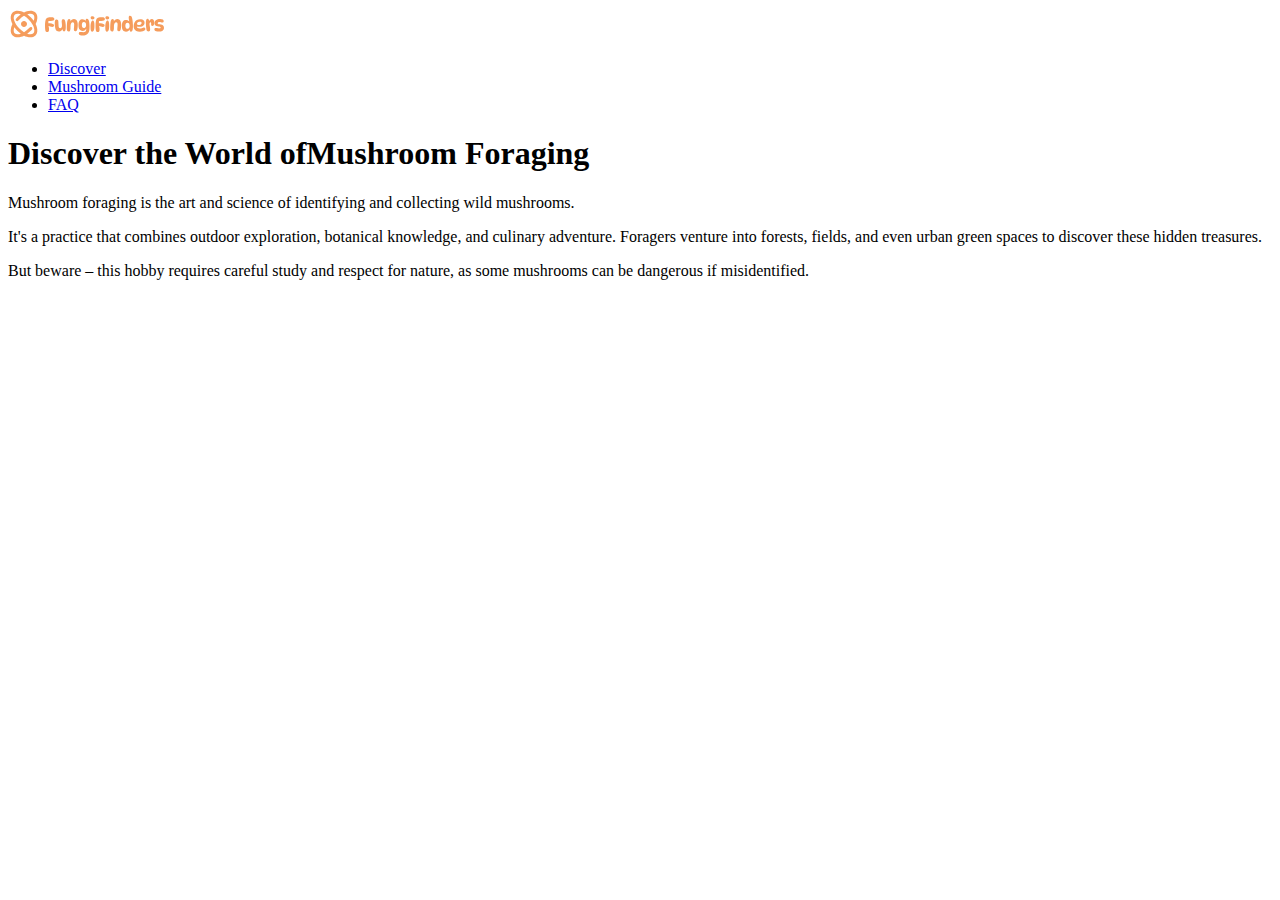
==== index.html @ 9df93081 "first commit" ====
<!DOCTYPE html>
<html lang="en">
  <head>
    <meta charset="UTF-8" />
    <meta name="viewport" content="width=device-width, initial-scale=1.0" />
    <title>Fungi Finders</title>
  </head>
  <body>
    <header class="site-header">
      <img src="/assets/fungi-finders.svg" alt="Fungi Finders" />
      <nav class="primary-navigation">
        <ul>
          <li>
            <a href="/">Discover</a>
          </li>
          <li>
            <a href="#">Mushroom Guide</a>
          </li>
          <li>
            <a href="#">FAQ</a>
          </li>
        </ul>
      </nav>
    </header>
    <main>
      <section class="here">
        <h1>Discover the World ofMushroom Foraging</h1>
        <p>
          Mushroom foraging is the art and science of identifying and collecting
          wild mushrooms.
        </p>
        <p>
          It's a practice that combines outdoor exploration, botanical
          knowledge, and culinary adventure. Foragers venture into forests,
          fields, and even urban green spaces to discover these hidden
          treasures.
        </p>
        <p>
          But beware – this hobby requires careful study and respect for nature,
          as some mushrooms can be dangerous if misidentified.
        </p>
      </section>
    </main>
  </body>
</html>
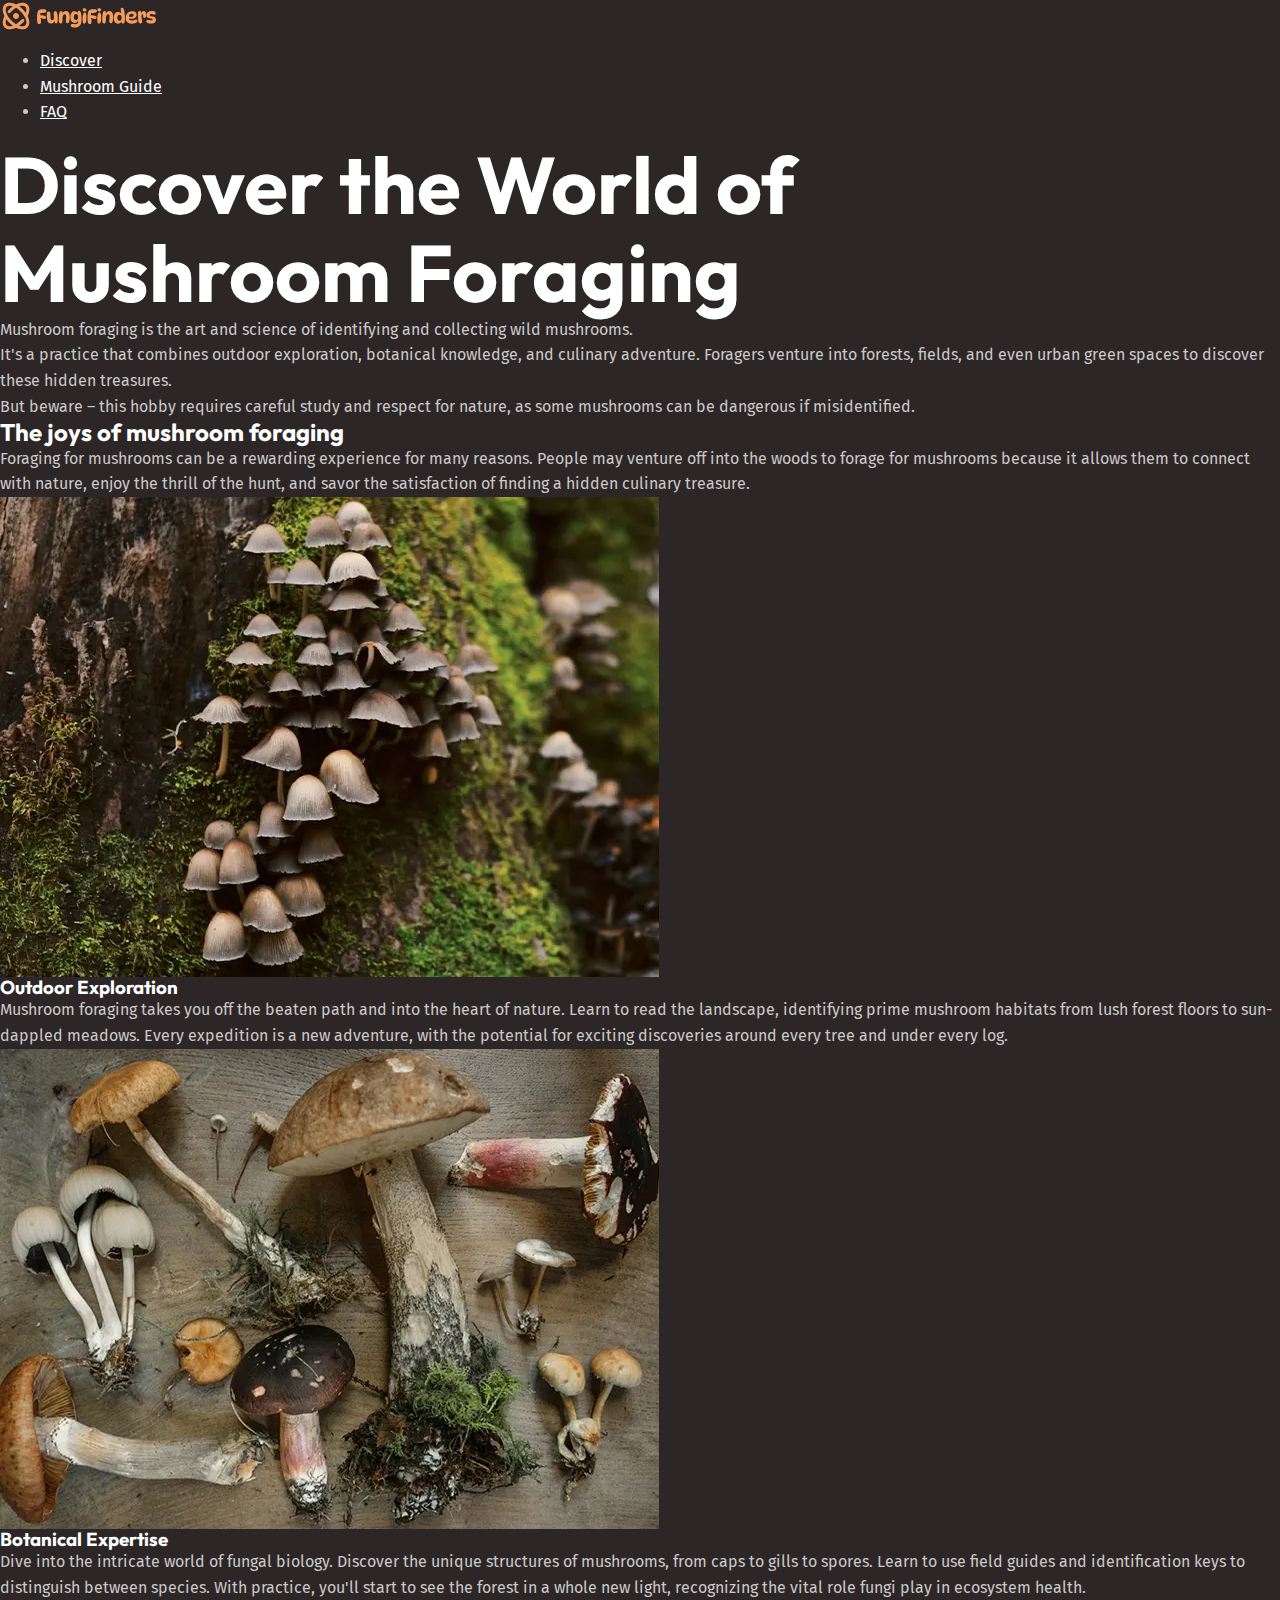
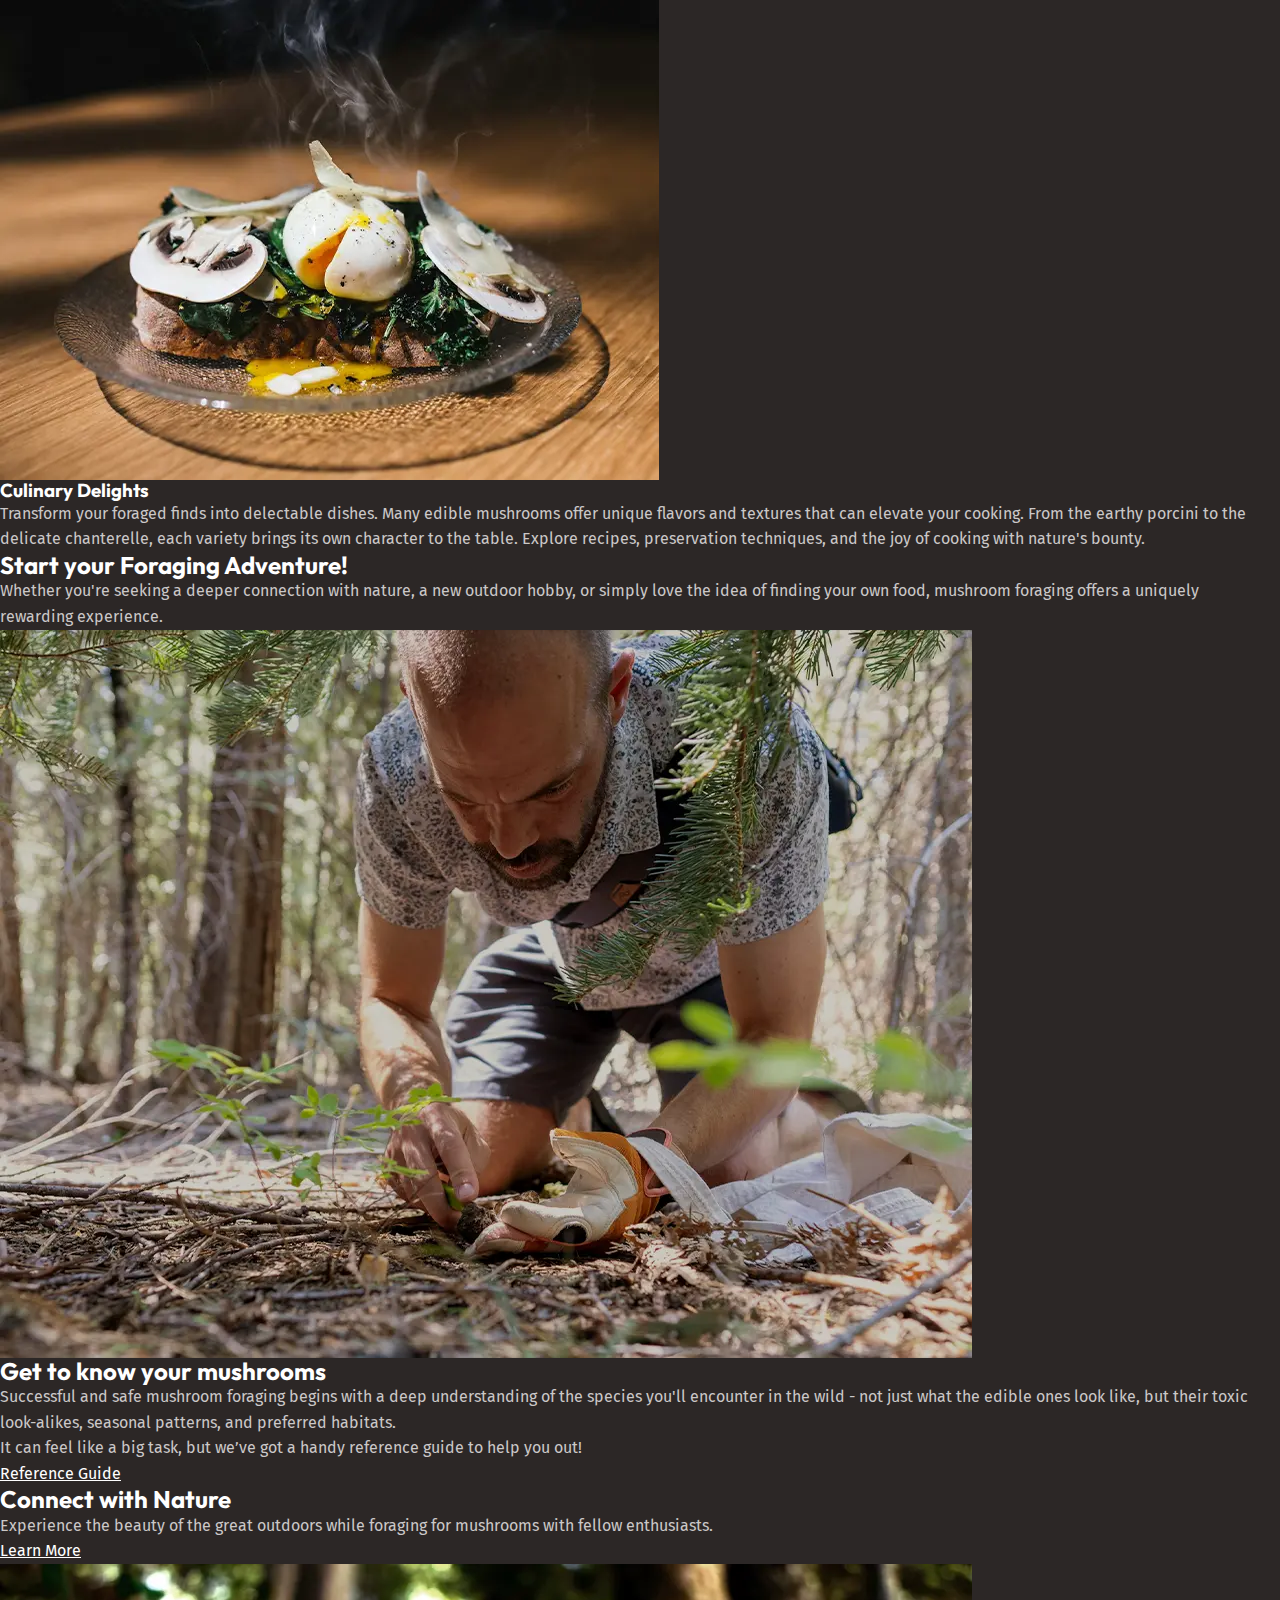
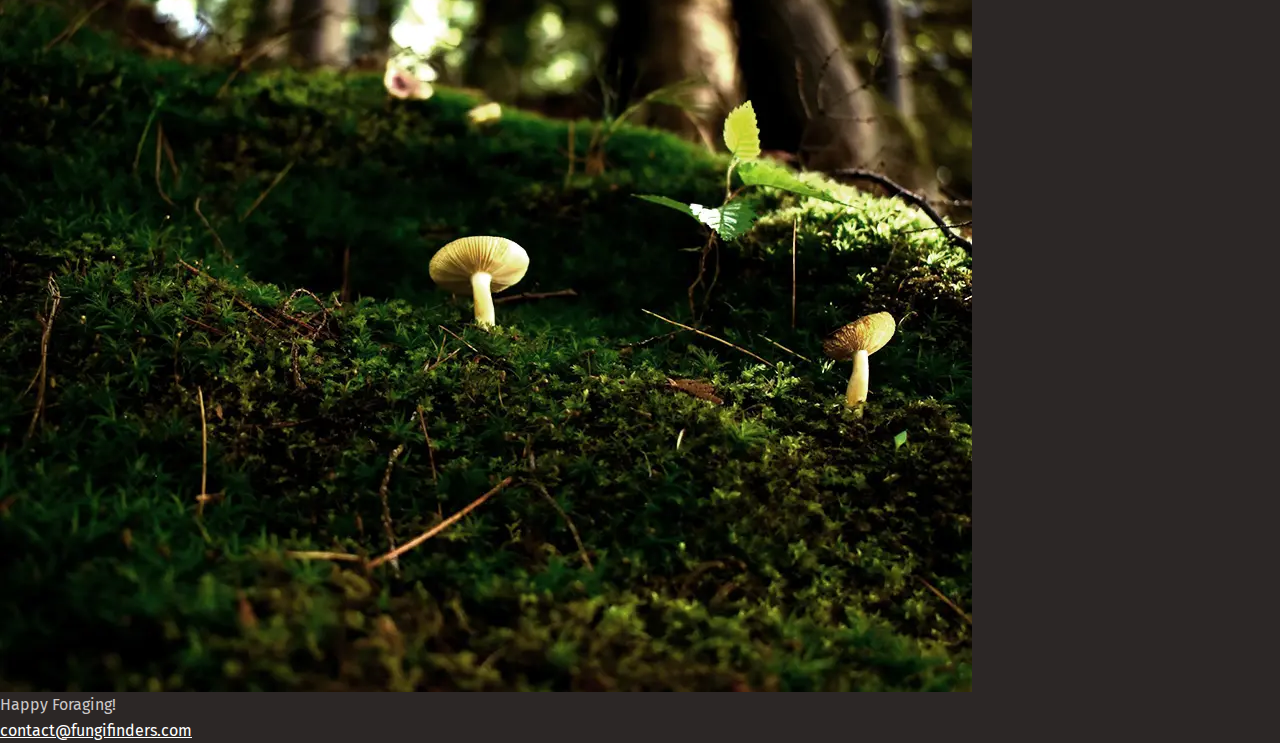
==== commit 77b2394f: "finished the html" ====
--- a/index.html
+++ b/index.html
@@ -4,6 +4,14 @@
     <meta charset="UTF-8" />
     <meta name="viewport" content="width=device-width, initial-scale=1.0" />
     <title>Fungi Finders</title>
+    <link rel="stylesheet" href="styles.css" />
+
+    <link rel="preconnect" href="https://fonts.googleapis.com" />
+    <link rel="preconnect" href="https://fonts.gstatic.com" crossorigin />
+    <link
+      href="https://fonts.googleapis.com/css2?family=Fira+Sans:wght@400;700&family=Outfit:wght@100..900&display=swap"
+      rel="stylesheet"
+    />
   </head>
   <body>
     <header class="site-header">
@@ -24,7 +32,7 @@
     </header>
     <main>
       <section class="here">
-        <h1>Discover the World ofMushroom Foraging</h1>
+        <h1>Discover the World of Mushroom Foraging</h1>
         <p>
           Mushroom foraging is the art and science of identifying and collecting
           wild mushrooms.
@@ -40,6 +48,133 @@
           as some mushrooms can be dangerous if misidentified.
         </p>
       </section>
+
+      <section>
+        <h2>The joys of mushroom foraging</h2>
+        <p>
+          Foraging for mushrooms can be a rewarding experience for many reasons.
+          People may venture off into the woods to forage for mushrooms because
+          it allows them to connect with nature, enjoy the thrill of the hunt,
+          and savor the satisfaction of finding a hidden culinary treasure.
+        </p>
+        <!-- three-columns -->
+        <div>
+          <div class="card">
+            <img
+              src="/assets/outdoor-exploration.webp"
+              alt="Tightly grouped brown mushrooms growing up a mossy tree trunk"
+            />
+            <h3>Outdoor Exploration</h3>
+            <p>
+              Mushroom foraging takes you off the beaten path and into the heart
+              of nature. Learn to read the landscape, identifying prime mushroom
+              habitats from lush forest floors to sun-dappled meadows. Every
+              expedition is a new adventure, with the potential for exciting
+              discoveries around every tree and under every log.
+            </p>
+          </div>
+          <div class="card">
+            <img
+              src="/assets/botanical-expertise.webp"
+              alt="Wild mushrooms on a table"
+            />
+            <h3>Botanical Expertise</h3>
+            <p>
+              Dive into the intricate world of fungal biology. Discover the
+              unique structures of mushrooms, from caps to gills to spores.
+              Learn to use field guides and identification keys to distinguish
+              between species. With practice, you'll start to see the forest in
+              a whole new light, recognizing the vital role fungi play in
+              ecosystem health.
+            </p>
+          </div>
+          <div class="card">
+            <img
+              src="/assets/culinary-delight.webp"
+              alt="A plate of food with mushrooms on top"
+            />
+            <h3>Culinary Delights</h3>
+            <p>
+              Transform your foraged finds into delectable dishes. Many edible
+              mushrooms offer unique flavors and textures that can elevate your
+              cooking. From the earthy porcini to the delicate chanterelle, each
+              variety brings its own character to the table. Explore recipes,
+              preservation techniques, and the joy of cooking with nature's
+              bounty.
+            </p>
+          </div>
+        </div>
+      </section>
+
+      <section>
+        <h2>Start your <span>Foraging Adventure!</span></h2>
+        <p>
+          Whether you're seeking a deeper connection with nature, a new outdoor
+          hobby, or simply love the idea of finding your own food, mushroom
+          foraging offers a uniquely rewarding experience.
+        </p>
+      </section>
+
+      <section>
+        <!-- two columns -->
+        <div>
+          <div>
+            <img
+              src="/assets/get-to-know.webp"
+              alt="A man on his hands and knees harvesting a wild mushroom in the forest"
+            />
+          </div>
+          <div>
+            <h2>Get to know your mushrooms</h2>
+            <p>
+              Successful and safe mushroom foraging begins with a deep
+              understanding of the species you'll encounter in the wild - not
+              just what the edible ones look like, but their toxic look-alikes,
+              seasonal patterns, and preferred habitats.
+            </p>
+            <p>
+              It can feel like a big task, but we’ve got a handy reference guide
+              to help you out!
+            </p>
+            <a class="button" href="#"
+              ><span class="visually-hidden"
+                >Learn more about wild mushrooms using our handy </span
+              >Reference Guide</a
+            >
+          </div>
+        </div>
+      </section>
+
+      <section>
+        <!-- two columns -->
+        <div>
+          <div>
+            <h2>Connect with Nature</h2>
+            <p>
+              Experience the beauty of the great outdoors while foraging for
+              mushrooms with fellow enthusiasts.
+            </p>
+            <a class="button" href="#"
+              >Learn More
+              <span class="visually-hidden">
+                about the different types of mushrooms using our handy mushroom
+                guide.</span
+              >
+            </a>
+          </div>
+          <div>
+            <img
+              src="/assets/nature.webp"
+              alt="A small white mushroom growing on a mossy forest floor"
+            />
+          </div>
+        </div>
+      </section>
     </main>
+
+    <footer class="site-footer">
+      <p>Happy Foraging!</p>
+      <a href="mailto:contact@fungifinders.com">contact@fungifinders.com</a>
+    </footer>
   </body>
 </html>
--- a/styles.css
+++ b/styles.css
@@ -0,0 +1,192 @@
+@layer reset {
+  *,
+  *::before,
+  *::after {
+    box-sizing: border-box;
+  }
+
+  /* https://kilianvalkhof.com/2022/css-html/your-css-reset-needs-text-size-adjust-probably/ */
+  html {
+    -moz-text-size-adjust: none;
+    -webkit-text-size-adjust: none;
+    text-size-adjust: none;
+  }
+
+  body,
+  h1,
+  h2,
+  h3,
+  h4,
+  p,
+  figure,
+  blockquote,
+  dl,
+  dd {
+    margin: 0;
+  }
+
+  /* https://www.scottohara.me/blog/2019/01/12/lists-and-safari.html */
+  [role="list"] {
+    list-style: none;
+    margin: 0;
+    padding: 0;
+  }
+
+  body {
+    min-block-size: 100vh;
+    line-height: 1.6;
+  }
+
+  h1,
+  h2,
+  h3,
+  button,
+  input,
+  label {
+    line-height: 1.1;
+  }
+
+  h1,
+  h2,
+  h3,
+  h4 {
+    text-wrap: balance;
+  }
+
+  p,
+  li {
+    text-wrap: pretty;
+  }
+
+  img,
+  picture {
+    max-inline-size: 100%;
+    display: block;
+  }
+
+  input,
+  button,
+  textarea,
+  select {
+    font: inherit;
+  }
+}
+
+@layer base {
+  :root {
+    --clr-white: hsl(0, 0%, 100%);
+    --clr-gray-100: hsl(0, 2%, 79%);
+    --clr-brand-400: hsl(25, 88%, 75%);
+    --clr-brand-500: hsl(25, 88%, 66%);
+    --clr-green-400: hsl(143, 19%, 49%);
+    --clr-green-500: hsl(143, 38%, 37%);
+    --clr-green-600: hsl(145, 29%, 19%);
+    --clr-brown-500: hsl(10, 5%, 25%);
+    --clr-brown-600: hsl(9, 7%, 21%);
+    --clr-brown-700: hsl(9, 8%, 16%);
+    --clr-brown-800: hsl(0, 6%, 15%);
+    --clr-brown-900: hsl(0, 6%, 13%);
+
+    --clr-orange-500: hsl(28, 43%, 28%);
+    --clr-red-500: hsl(359, 34%, 24%);
+    --clr-teal-500: hsl(186, 42%, 25%);
+
+    --ff-heading: "Outfit", sans-serif;
+    --ff-body: "Fira Sans", sans-serif;
+
+    --fs-300: 0.875rem;
+    --fs-400: 1rem;
+    --fs-500: 1.125rem;
+    --fs-600: 1.25rem;
+    --fs-700: 1.5rem;
+    --fs-800: 2rem;
+    --fs-900: 3.75rem;
+    --fs-1000: 3.75rem;
+
+    @media (width > 760px) {
+      --fs-300: 0.875rem;
+      --fs-400: 1rem;
+      --fs-500: 1.25rem;
+      --fs-600: 1.5rem;
+      --fs-700: 2rem;
+      --fs-800: 3rem;
+      --fs-900: 5rem;
+      --fs-1000: 7.5rem;
+    }
+  }
+
+  :root {
+    --text-main: var(--clr-gray-100);
+    --text-high-contrast: var(--clr-white);
+    --text-brand: var(--clr-brand-500);
+    --text-brand-light: var(--clr-brand-400);
+
+    --background-accent-light: var(--clr-green-400);
+    --background-accent-main: var(--clr-green-500);
+    --background-accent-dark: var(--clr-green-600);
+
+    --background-extra-light: var(--clr-brown-500);
+    --background-light: var(--clr-brown-600);
+    --background-main: var(--clr-brown-700);
+    --background-dark: var(--clr-brown-800);
+    --background-extra-dark: var(--clr-brown-900);
+
+    --font-size-heading-sm: var(--fs-700);
+    --font-size-heading-regular: var(--fs-800);
+    --font-size-heading-lg: var(--fs-900);
+    --font-size-heading-xl: var(--fs-1000);
+
+    --font-size-sm: var(--fs-300);
+    --font-size-regular: var(--fs-400);
+    --font-size-md: var(--fs-500);
+    --font-size-lg: var(--fs-600);
+
+    --border-radius-1: 0.25rem;
+    --border-radius-2: 0.5rem;
+    --border-radius-3: 0.75rem;
+  }
+
+  html {
+    font-family: var(--ff-body);
+    line-height: 1.6;
+  }
+
+  body {
+    font-size: var(--font-size-regular);
+    color: var(--text-main);
+    background-color: var(--background-main);
+  }
+
+  h1,
+  h2,
+  h3,
+  h4 {
+    font-family: var(--ff-heading);
+    color: var(--text-high-contrast);
+  }
+
+  h1 {
+    font-size: var(--font-size-heading-lg);
+  }
+
+  a {
+    color: var(--text-high-contrast);
+  }
+
+  a:hover,
+  a:focus-visible {
+    color: var(--text-brand-light);
+  }
+}
+
+@layer utilities {
+  .visually-hidden {
+    clip: rect(0 0 0 0);
+    clip-path: inset(50%);
+    height: 1px;
+    overflow: hidden;
+    position: absolute;
+    white-space: nowrap;
+    width: 1px;
+  }
+}
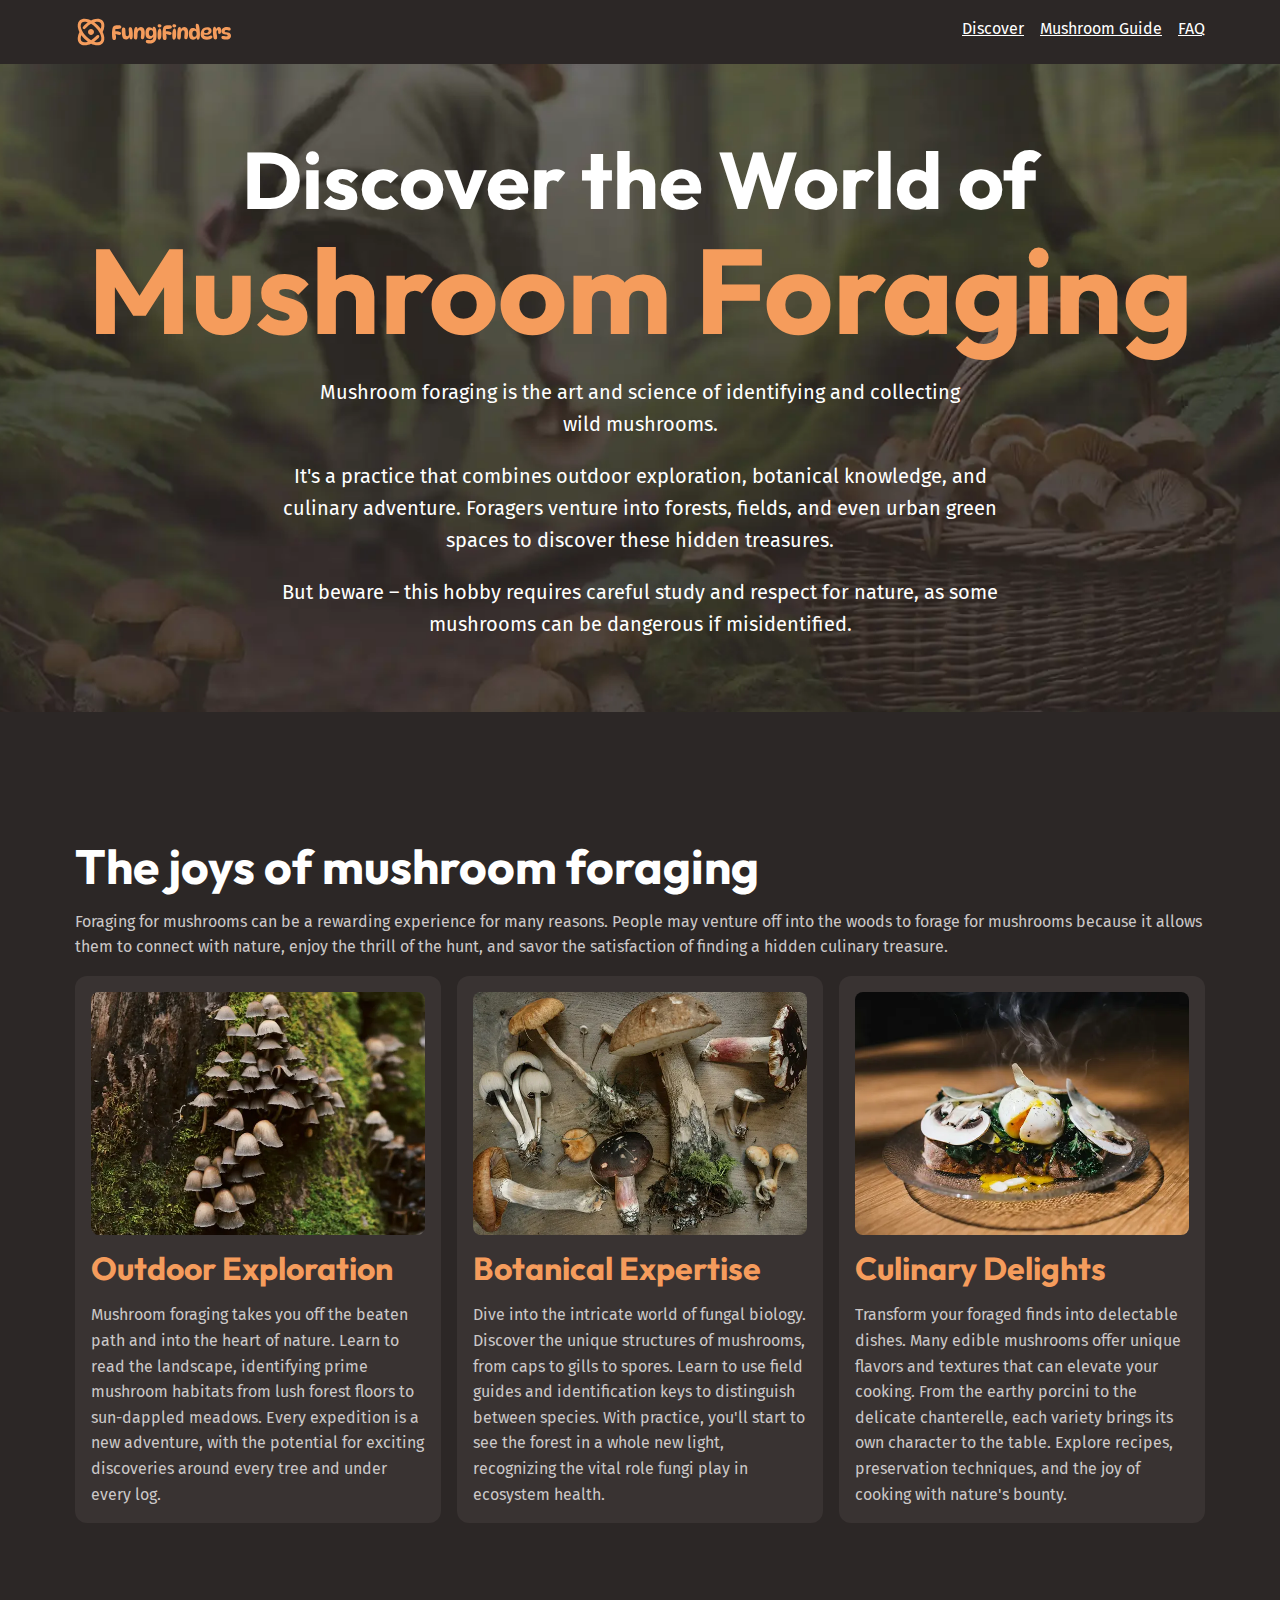
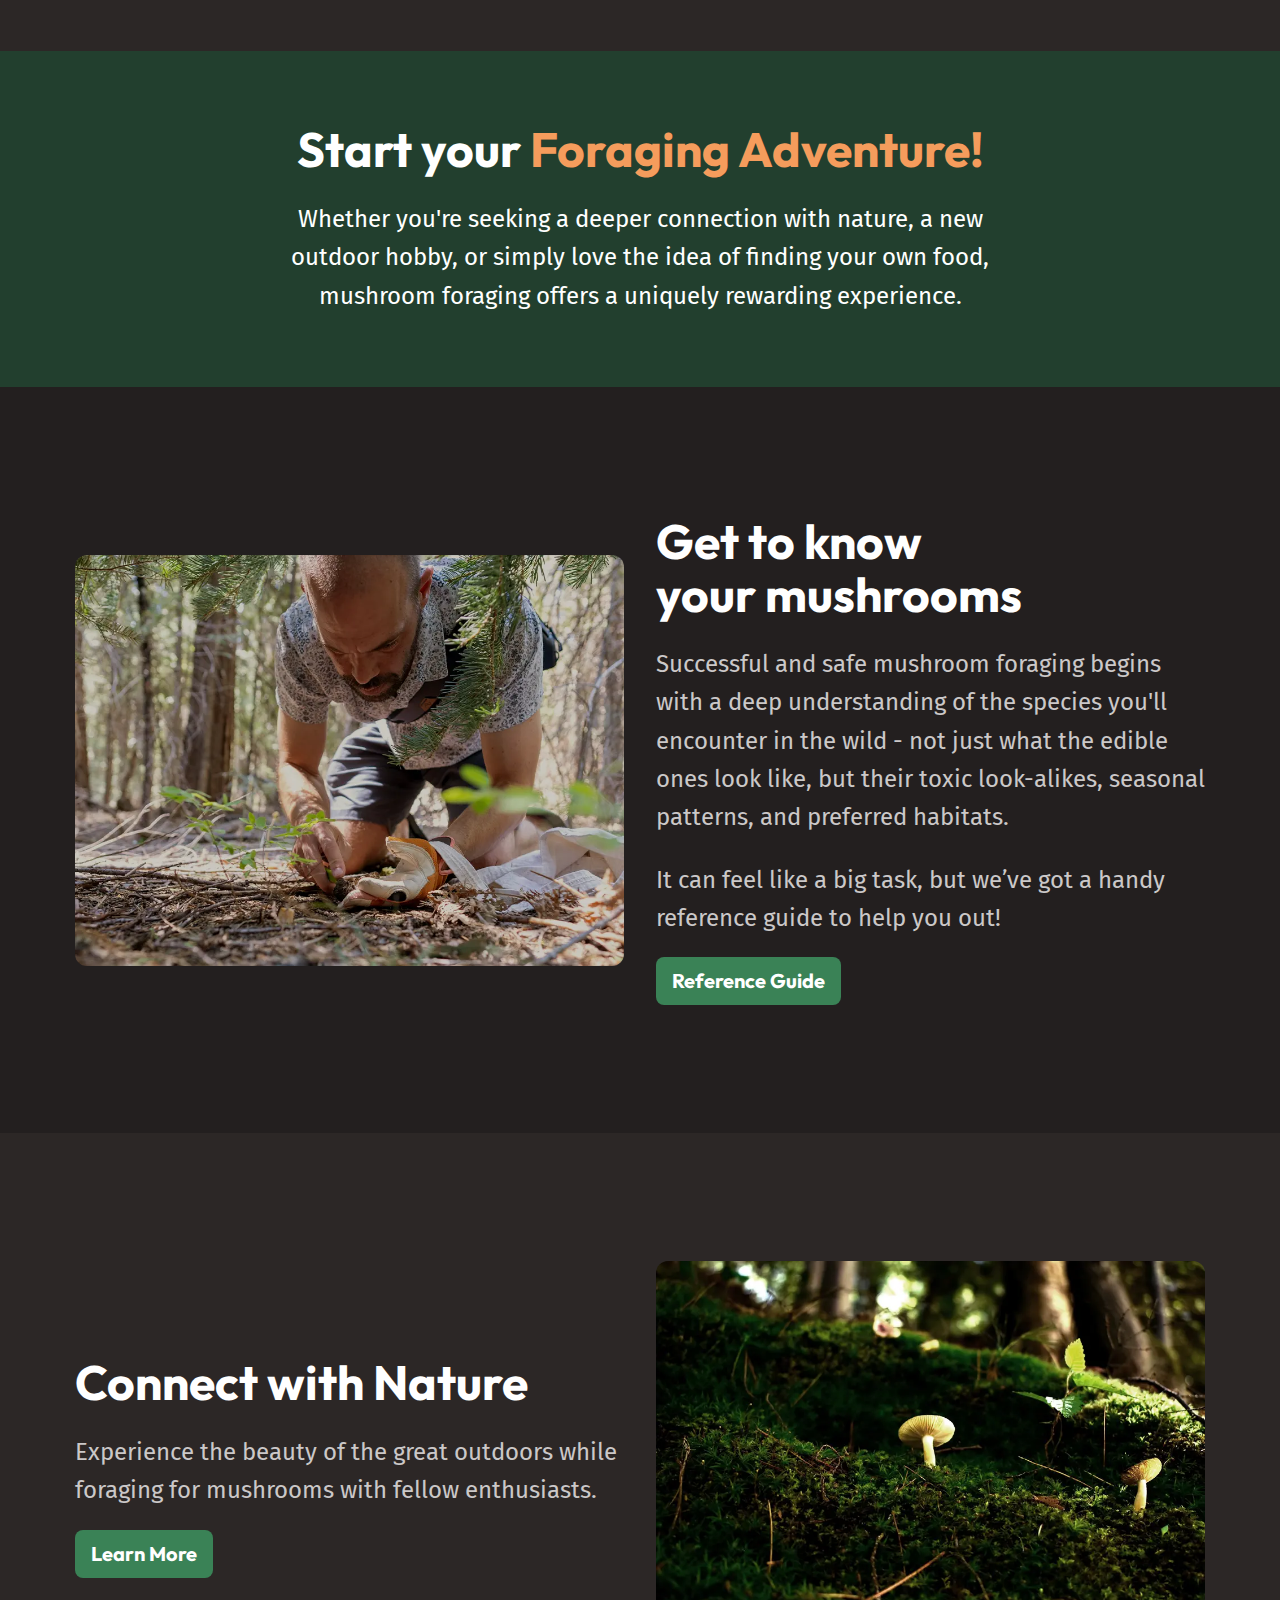
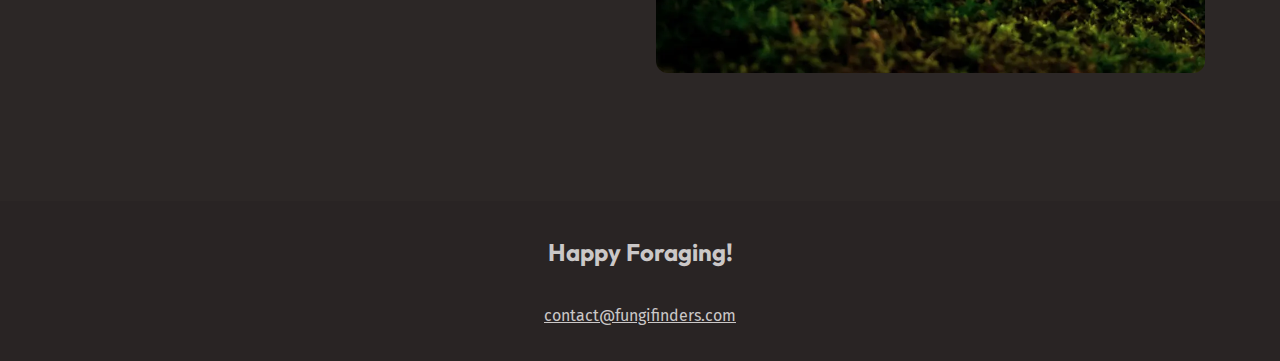
==== commit 5fe2b73e: "finished page one" ====
--- a/index.html
+++ b/index.html
@@ -15,165 +15,193 @@
   </head>
   <body>
     <header class="site-header">
-      <img src="/assets/fungi-finders.svg" alt="Fungi Finders" />
-      <nav class="primary-navigation">
-        <ul>
-          <li>
-            <a href="/">Discover</a>
-          </li>
-          <li>
-            <a href="#">Mushroom Guide</a>
-          </li>
-          <li>
-            <a href="#">FAQ</a>
-          </li>
-        </ul>
-      </nav>
+      <div class="wrapper" data-width="wide">
+        <div class="site-header__inner">
+          <img src="/assets/fungi-finders.svg" alt="Fungi Finders" />
+          <nav class="primary-navigation">
+            <ul role="list">
+              <li>
+                <a href="/">Discover</a>
+              </li>
+              <li>
+                <a href="#">Mushroom Guide</a>
+              </li>
+              <li>
+                <a href="#">FAQ</a>
+              </li>
+            </ul>
+          </nav>
+        </div>
+      </div>
     </header>
     <main>
-      <section class="here">
-        <h1>Discover the World of Mushroom Foraging</h1>
-        <p>
-          Mushroom foraging is the art and science of identifying and collecting
-          wild mushrooms.
-        </p>
-        <p>
-          It's a practice that combines outdoor exploration, botanical
-          knowledge, and culinary adventure. Foragers venture into forests,
-          fields, and even urban green spaces to discover these hidden
-          treasures.
-        </p>
-        <p>
-          But beware – this hobby requires careful study and respect for nature,
-          as some mushrooms can be dangerous if misidentified.
-        </p>
-      </section>
-
-      <section>
-        <h2>The joys of mushroom foraging</h2>
-        <p>
-          Foraging for mushrooms can be a rewarding experience for many reasons.
-          People may venture off into the woods to forage for mushrooms because
-          it allows them to connect with nature, enjoy the thrill of the hunt,
-          and savor the satisfaction of finding a hidden culinary treasure.
-        </p>
-        <!-- three-columns -->
-        <div>
-          <div class="card">
-            <img
-              src="/assets/outdoor-exploration.webp"
-              alt="Tightly grouped brown mushrooms growing up a mossy tree trunk"
-            />
-            <h3>Outdoor Exploration</h3>
-            <p>
-              Mushroom foraging takes you off the beaten path and into the heart
-              of nature. Learn to read the landscape, identifying prime mushroom
-              habitats from lush forest floors to sun-dappled meadows. Every
-              expedition is a new adventure, with the potential for exciting
-              discoveries around every tree and under every log.
-            </p>
-          </div>
-          <div class="card">
-            <img
-              src="/assets/botanical-expertise.webp"
-              alt="Wild mushrooms on a table"
-            />
-            <h3>Botanical Expertise</h3>
-            <p>
-              Dive into the intricate world of fungal biology. Discover the
-              unique structures of mushrooms, from caps to gills to spores.
-              Learn to use field guides and identification keys to distinguish
-              between species. With practice, you'll start to see the forest in
-              a whole new light, recognizing the vital role fungi play in
-              ecosystem health.
-            </p>
-          </div>
-          <div class="card">
-            <img
-              src="/assets/culinary-delight.webp"
-              alt="A plate of food with mushrooms on top"
-            />
-            <h3>Culinary Delights</h3>
-            <p>
-              Transform your foraged finds into delectable dishes. Many edible
-              mushrooms offer unique flavors and textures that can elevate your
-              cooking. From the earthy porcini to the delicate chanterelle, each
-              variety brings its own character to the table. Explore recipes,
-              preservation techniques, and the joy of cooking with nature's
-              bounty.
-            </p>
-          </div>
-        </div>
-      </section>
-
-      <section>
-        <h2>Start your <span>Foraging Adventure!</span></h2>
-        <p>
-          Whether you're seeking a deeper connection with nature, a new outdoor
-          hobby, or simply love the idea of finding your own food, mushroom
-          foraging offers a uniquely rewarding experience.
-        </p>
-      </section>
-
-      <section>
+      <section class="hero section flow" data-padding="compact">
+        <div class="wrapper">
+          <h1 class="hero__title">
+            Discover the World of <span>Mushroom Foraging</span>
+          </h1>
+        </div>
+        <div class="wrapper" data-width="narrow">
+          <div class="flow">
+            <p>
+              Mushroom foraging is the art and science of identifying and
+              collecting wild mushrooms.
+            </p>
+            <p>
+              It's a practice that combines outdoor exploration, botanical
+              knowledge, and culinary adventure. Foragers venture into forests,
+              fields, and even urban green spaces to discover these hidden
+              treasures.
+            </p>
+            <p>
+              But beware – this hobby requires careful study and respect for
+              nature, as some mushrooms can be dangerous if misidentified.
+            </p>
+          </div>
+        </div>
+      </section>
+
+      <section class="section">
+        <div class="wrapper flow">
+          <h2 class="section-title">The joys of mushroom foraging</h2>
+          <p>
+            Foraging for mushrooms can be a rewarding experience for many
+            reasons. People may venture off into the woods to forage for
+            mushrooms because it allows them to connect with nature, enjoy the
+            thrill of the hunt, and savor the satisfaction of finding a hidden
+            culinary treasure.
+          </p>
+          <!-- three-columns -->
+          <div class="equal-columns">
+            <div class="card">
+              <img
+                src="/assets/outdoor-exploration.webp"
+                alt="Tightly grouped brown mushrooms growing up a mossy tree trunk"
+              />
+              <h3 class="card__title">Outdoor Exploration</h3>
+              <p>
+                Mushroom foraging takes you off the beaten path and into the
+                heart of nature. Learn to read the landscape, identifying prime
+                mushroom habitats from lush forest floors to sun-dappled
+                meadows. Every expedition is a new adventure, with the potential
+                for exciting discoveries around every tree and under every log.
+              </p>
+            </div>
+            <div class="card">
+              <img
+                src="/assets/botanical-expertise.webp"
+                alt="Wild mushrooms on a table"
+              />
+              <h3 class="card__title">Botanical Expertise</h3>
+              <p>
+                Dive into the intricate world of fungal biology. Discover the
+                unique structures of mushrooms, from caps to gills to spores.
+                Learn to use field guides and identification keys to distinguish
+                between species. With practice, you'll start to see the forest
+                in a whole new light, recognizing the vital role fungi play in
+                ecosystem health.
+              </p>
+            </div>
+            <div class="card">
+              <img
+                src="/assets/culinary-delight.webp"
+                alt="A plate of food with mushrooms on top"
+              />
+              <h3 class="card__title">Culinary Delights</h3>
+              <p>
+                Transform your foraged finds into delectable dishes. Many edible
+                mushrooms offer unique flavors and textures that can elevate
+                your cooking. From the earthy porcini to the delicate
+                chanterelle, each variety brings its own character to the table.
+                Explore recipes, preservation techniques, and the joy of cooking
+                with nature's bounty.
+              </p>
+            </div>
+          </div>
+        </div>
+      </section>
+
+      <section
+        class="section background-accent text-center"
+        data-padding="compact"
+      >
+        <div class="wrapper" data-width="narrow">
+          <div class="flow font-size-lg text-high-contrast">
+            <h2 class="section-title">
+              Start your <span class="text-brand">Foraging Adventure!</span>
+            </h2>
+            <p>
+              Whether you're seeking a deeper connection with nature, a new
+              outdoor hobby, or simply love the idea of finding your own food,
+              mushroom foraging offers a uniquely rewarding experience.
+            </p>
+          </div>
+        </div>
+      </section>
+
+      <section class="section background-extra-dark">
         <!-- two columns -->
-        <div>
-          <div>
-            <img
-              src="/assets/get-to-know.webp"
-              alt="A man on his hands and knees harvesting a wild mushroom in the forest"
-            />
-          </div>
-          <div>
-            <h2>Get to know your mushrooms</h2>
-            <p>
-              Successful and safe mushroom foraging begins with a deep
-              understanding of the species you'll encounter in the wild - not
-              just what the edible ones look like, but their toxic look-alikes,
-              seasonal patterns, and preferred habitats.
-            </p>
-            <p>
-              It can feel like a big task, but we’ve got a handy reference guide
-              to help you out!
-            </p>
-            <a class="button" href="#"
-              ><span class="visually-hidden"
-                >Learn more about wild mushrooms using our handy </span
-              >Reference Guide</a
-            >
-          </div>
-        </div>
-      </section>
-
-      <section>
+        <div class="wrapper" data-width="wide">
+          <div class="equal-columns" data-gap="large" data-alignment="centered">
+            <div>
+              <img
+                src="/assets/get-to-know.webp"
+                alt="A man on his hands and knees harvesting a wild mushroom in the forest"
+              />
+            </div>
+            <div class="flow font-size-lg">
+              <h2 class="section-title">Get to know your mushrooms</h2>
+              <p>
+                Successful and safe mushroom foraging begins with a deep
+                understanding of the species you'll encounter in the wild - not
+                just what the edible ones look like, but their toxic
+                look-alikes, seasonal patterns, and preferred habitats.
+              </p>
+              <p>
+                It can feel like a big task, but we’ve got a handy reference
+                guide to help you out!
+              </p>
+              <a class="button" href="#"
+                ><span class="visually-hidden"
+                  >Learn more about wild mushrooms using our handy </span
+                >Reference Guide</a
+              >
+            </div>
+          </div>
+        </div>
+      </section>
+
+      <section class="section">
         <!-- two columns -->
-        <div>
-          <div>
-            <h2>Connect with Nature</h2>
-            <p>
-              Experience the beauty of the great outdoors while foraging for
-              mushrooms with fellow enthusiasts.
-            </p>
-            <a class="button" href="#"
-              >Learn More
-              <span class="visually-hidden">
-                about the different types of mushrooms using our handy mushroom
-                guide.</span
-              >
-            </a>
-          </div>
-          <div>
-            <img
-              src="/assets/nature.webp"
-              alt="A small white mushroom growing on a mossy forest floor"
-            />
+        <div class="wrapper" data-width="wide">
+          <div class="equal-columns" data-gap="large" data-alignment="centered">
+            <div class="flow font-size-lg">
+              <h2 class="section-title">Connect with Nature</h2>
+              <p>
+                Experience the beauty of the great outdoors while foraging for
+                mushrooms with fellow enthusiasts.
+              </p>
+              <a class="button" href="#"
+                >Learn More
+                <span class="visually-hidden">
+                  about the different types of mushrooms using our handy
+                  mushroom guide.</span
+                >
+              </a>
+            </div>
+            <div>
+              <img
+                src="/assets/nature.webp"
+                alt="A small white mushroom growing on a mossy forest floor"
+              />
+            </div>
           </div>
         </div>
       </section>
     </main>
 
     <footer class="site-footer">
-      <p>Happy Foraging!</p>
+      <p class="site-footer__title">Happy Foraging!</p>
       <a href="mailto:contact@fungifinders.com">contact@fungifinders.com</a>
     </footer>
   </body>
--- a/styles.css
+++ b/styles.css
@@ -177,6 +177,169 @@
   a:focus-visible {
     color: var(--text-brand-light);
   }
+
+  img {
+    border-radius: var(--border-radius-3);
+  }
+}
+
+@layer layout {
+  /* selects everything except first child */
+  .flow > * + * {
+    margin-top: var(--flow-spacer, 1em);
+  }
+
+  .grid-flow {
+    display: grid;
+    gap: var(--grid-flow-gap, 1rem);
+  }
+
+  .equal-columns {
+    display: grid;
+    gap: var(--equal-columns-gap, 1rem);
+    align-items: var(--equal-columns-vertical-alignment, stretch);
+
+    @media (width > 760px) {
+      grid-auto-flow: column;
+      grid-auto-columns: 1fr;
+    }
+
+    &[data-gap="large"] {
+      --equal-columns-gap: 2rem;
+    }
+
+    &[data-alignment="centered"] {
+      --equal-columns-vertical-alignment: center;
+    }
+  }
+
+  .section {
+    --padding: 3.75rem;
+    padding-block: var(--padding);
+
+    @media (width > 760px) {
+      --padding: 8rem;
+
+      &[data-padding="compact"] {
+        --padding: 4.5rem;
+      }
+    }
+  }
+
+  .wrapper {
+    --wrapper-max-width: 1130px;
+
+    max-width: var(--wrapper-max-width);
+    margin-inline: auto;
+    padding-inline: 1rem;
+    box-sizing: content-box;
+
+    &[data-width="narrow"] {
+      --wrapper-max-width: 720px;
+
+      &[data-width="wide"] {
+        --wrapper-max-width: 1330px;
+      }
+    }
+  }
+}
+
+@layer components {
+  .site-header {
+    padding-block: 1rem;
+  }
+
+  .site-header__inner {
+    display: flex;
+    gap: 0.5rem 1rem;
+    flex-wrap: wrap;
+    justify-content: space-between;
+  }
+
+  .primary-navigation {
+    ul {
+      display: flex;
+      flex-wrap: wrap;
+      gap: 0.5rem 1rem;
+    }
+  }
+
+  .site-footer {
+    text-align: center;
+    background-color: var(--background-dark);
+    padding-block: 2rem;
+    display: grid;
+    gap: 2rem;
+
+    a {
+      color: var(--text-main);
+    }
+
+    a:hover,
+    a:focus-visible {
+      color: var(--text-brand-light);
+    }
+  }
+
+  .site-footer__title {
+    font-size: var(--font-size-lg);
+    font-family: var(--ff-heading);
+    font-weight: 700;
+  }
+
+  .hero {
+    text-align: center;
+    font-size: var(--font-size-md);
+    color: var(--text-high-contrast);
+    background-image: url(/assets/hero.webp);
+    background-size: cover;
+    background-position: center;
+  }
+
+  .hero__title {
+    font-size: var(--font-size-heading-lg);
+
+    span {
+      font-size: var(--font-size-heading-xl);
+      color: var(--text-brand);
+      display: block;
+    }
+  }
+
+  .card {
+    display: grid;
+    gap: var(--card-gap, 1rem);
+    padding: 1rem;
+    background-color: var(--background-light);
+    border-radius: var(--border-radius-3);
+
+    img {
+      border-radius: var(--border-radius-2);
+    }
+  }
+
+  .card__title {
+    font-size: var(--card-title-font-size, var(--font-size-heading-sm));
+    color: var(--card-title-color, var(--text-brand));
+  }
+
+  .button {
+    display: inline-flex;
+    font-size: var(--font-size-md);
+    text-decoration: none;
+    cursor: pointer;
+    padding: 0.5rem 1rem;
+    background-color: var(--background-accent-main);
+    font-family: var(--ff-heading);
+    font-weight: 700;
+    border-radius: var(--border-radius-2);
+  }
+
+  .button:hover,
+  .button:focus-visible {
+    color: var(--text-high-contrast);
+    background-color: var(--background-accent-light);
+  }
 }
 
 @layer utilities {
@@ -189,4 +352,51 @@
     white-space: nowrap;
     width: 1px;
   }
+
+  .text-center {
+    text-align: center;
+  }
+  .text-brand {
+    color: var(--text-brand);
+  }
+  .text-high-contrast {
+    color: var(--text-high-contrast);
+  }
+
+  .section-title {
+    font-size: var(--font-size-heading-regular);
+  }
+
+  .background-base {
+    background-color: var(--background-base);
+  }
+  .background-light {
+    background-color: var(--background-light);
+  }
+  .background-extra-light {
+    background-color: var(--background-extra-light);
+  }
+  .background-dark {
+    background-color: var(--background-dark);
+  }
+  .background-extra-dark {
+    background-color: var(--background-extra-dark);
+  }
+
+  .background-accent {
+    background-color: var(--background-accent-dark);
+  }
+
+  .font-size-sm {
+    font-size: var(--font-size-sm);
+  }
+  .font-size-regular {
+    font-size: var(--font-size-regular);
+  }
+  .font-size-md {
+    font-size: var(--font-size-md);
+  }
+  .font-size-lg {
+    font-size: var(--font-size-lg);
+  }
 }
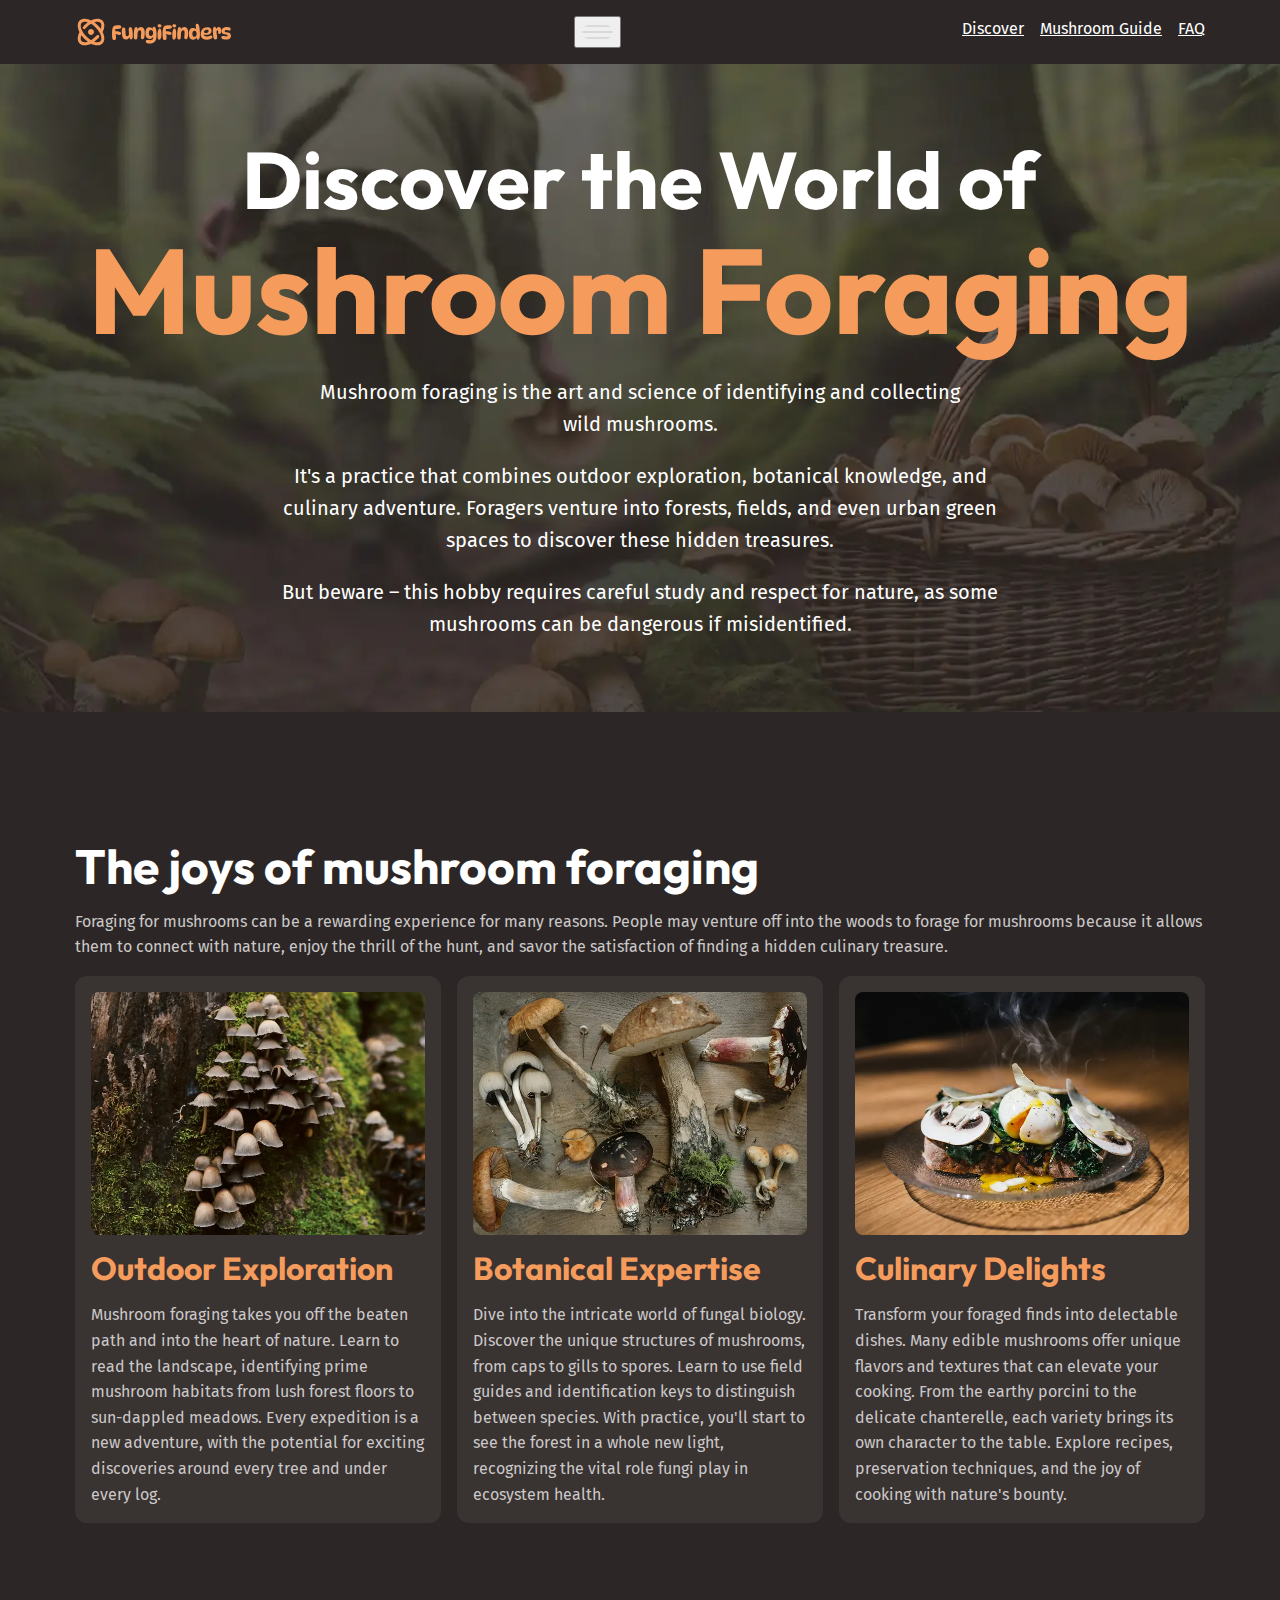
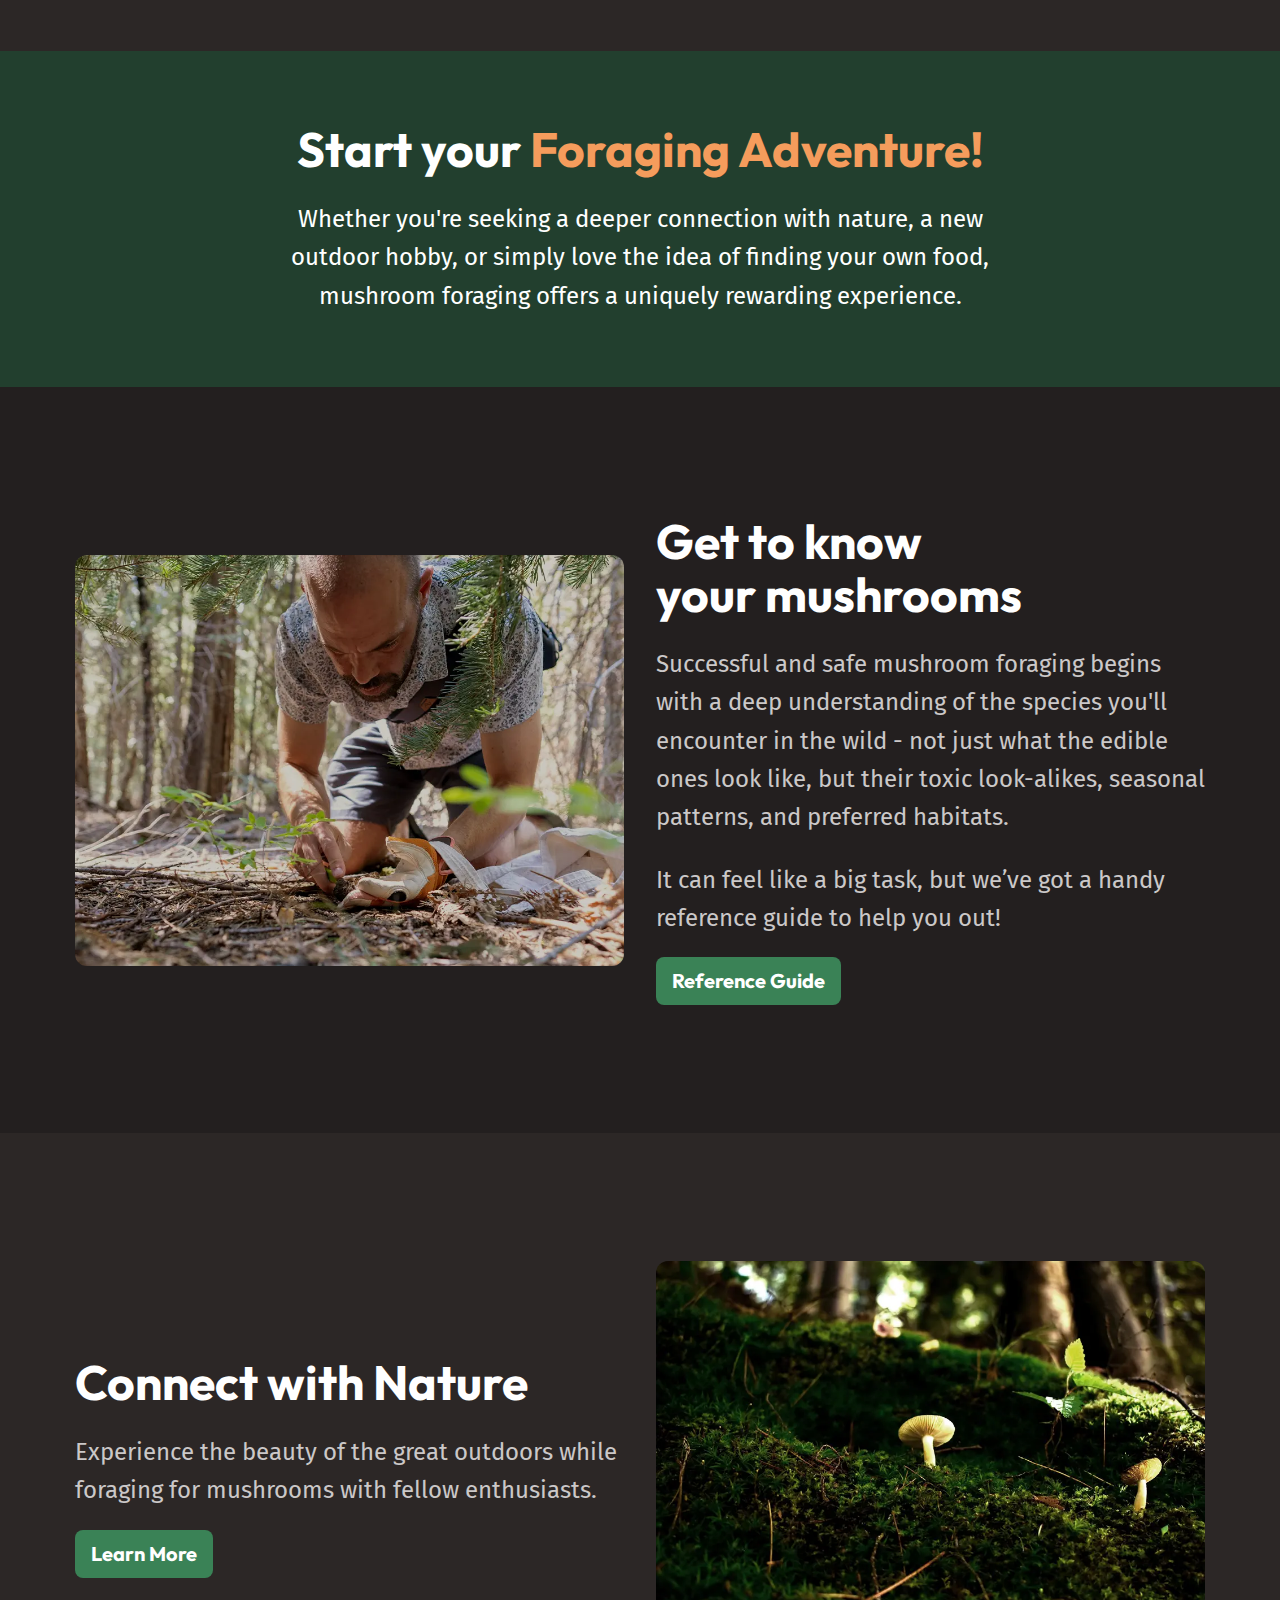
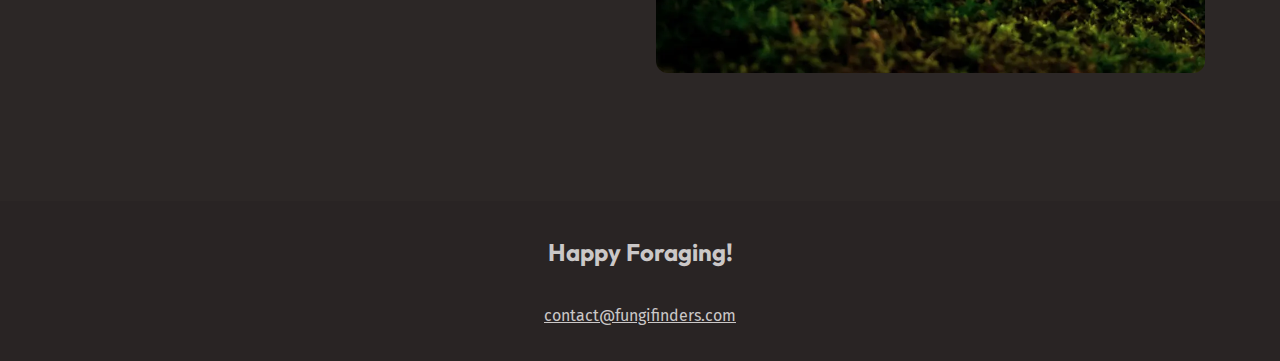
==== commit 811f2359: "added hamburder button" ====
--- a/index.html
+++ b/index.html
@@ -18,7 +18,11 @@
       <div class="wrapper" data-width="wide">
         <div class="site-header__inner">
           <img src="/assets/fungi-finders.svg" alt="Fungi Finders" />
-          <nav class="primary-navigation">
+          <button aria-controls="primary-nav" aria-expanded="false">
+            <span class="visually-hidden">Menu</span>
+            <img src="/assets/hamburger.svg" alt="" />
+          </button>
+          <nav id="primary-nav" class="primary-navigation">
             <ul role="list">
               <li>
                 <a href="/">Discover</a>
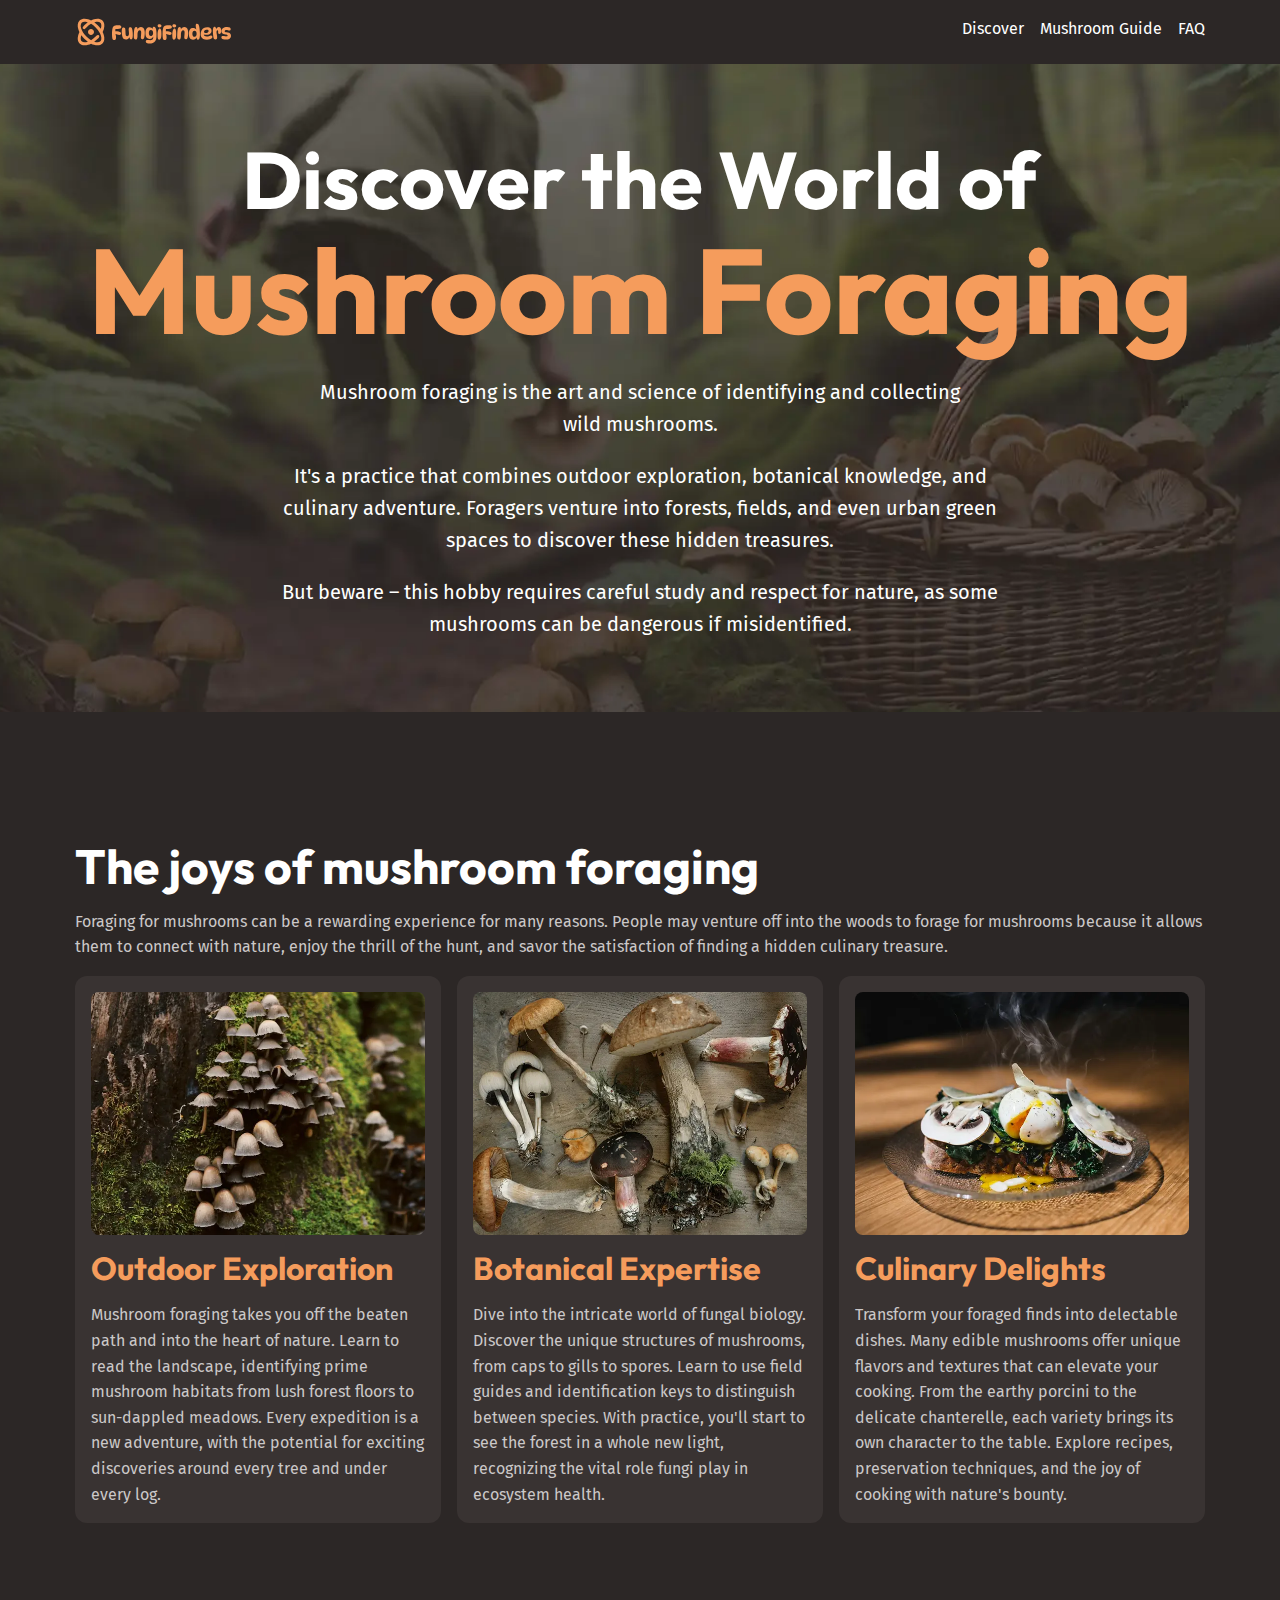
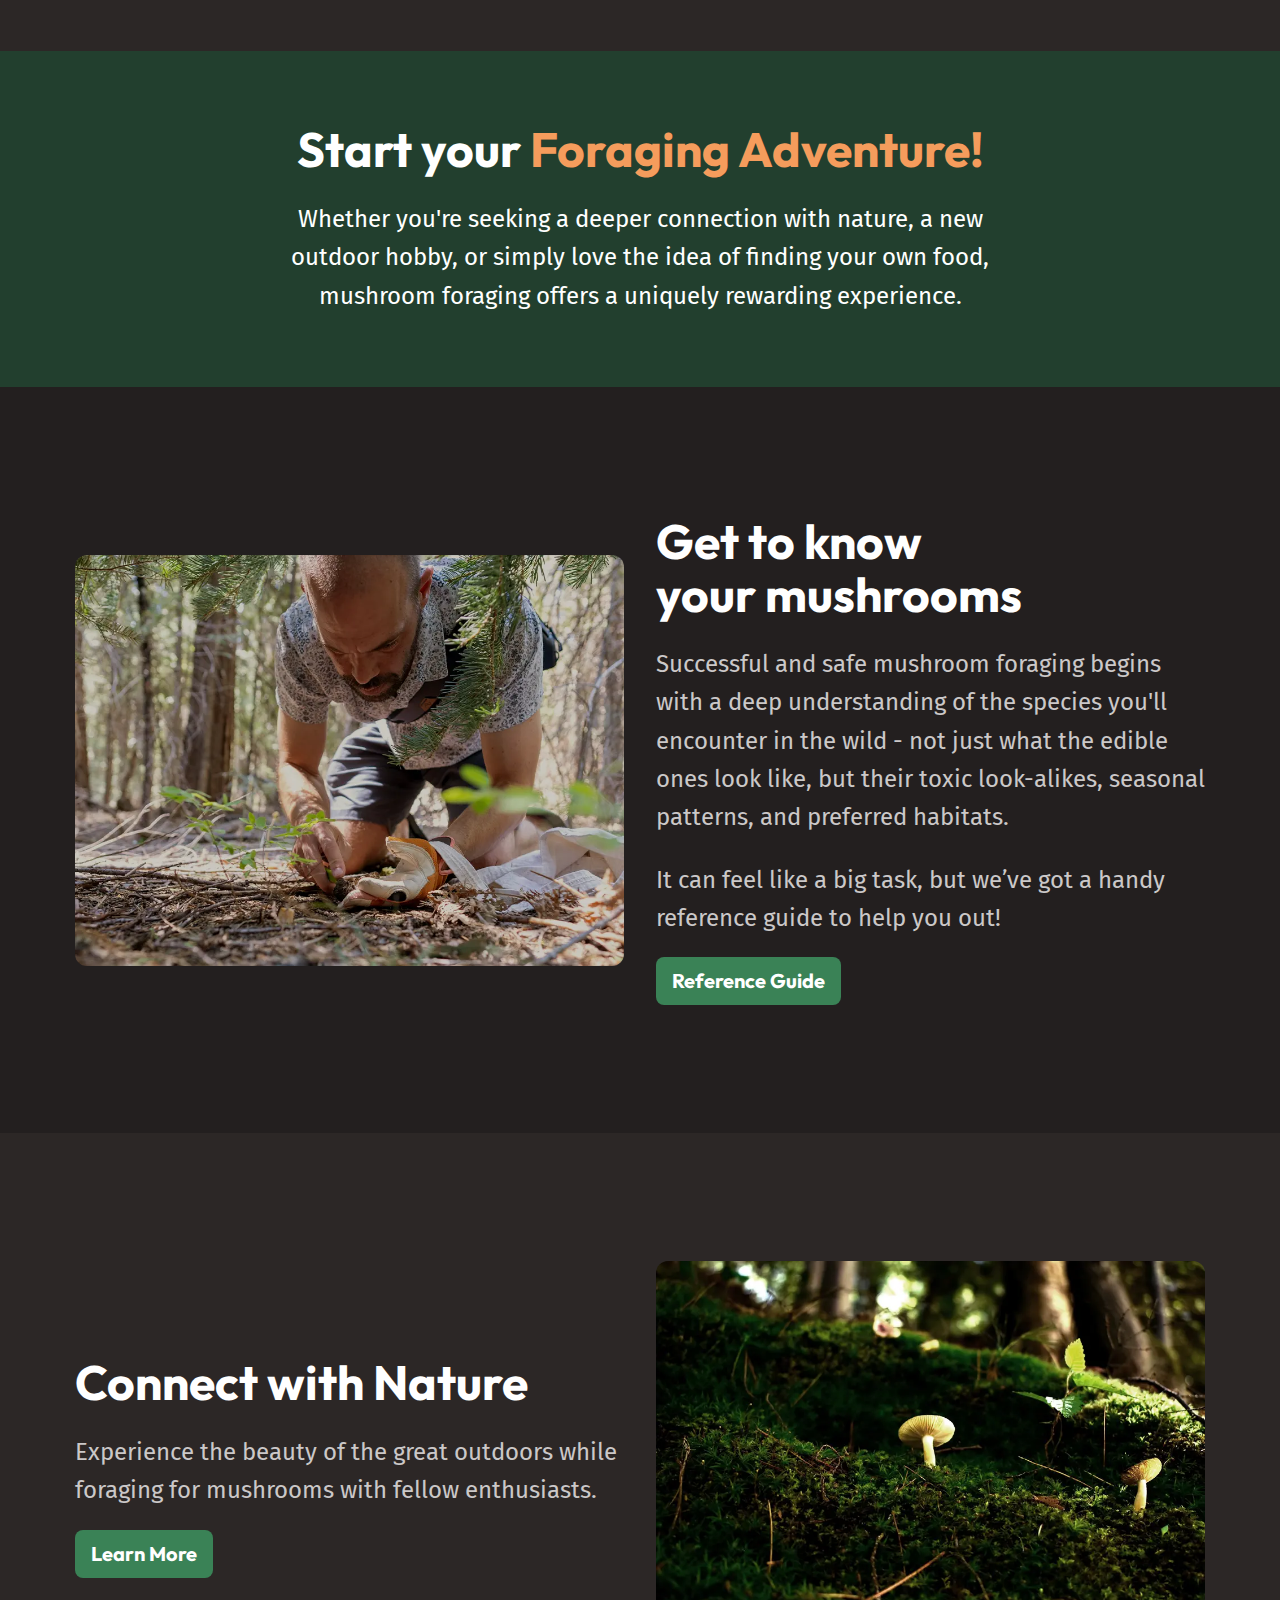
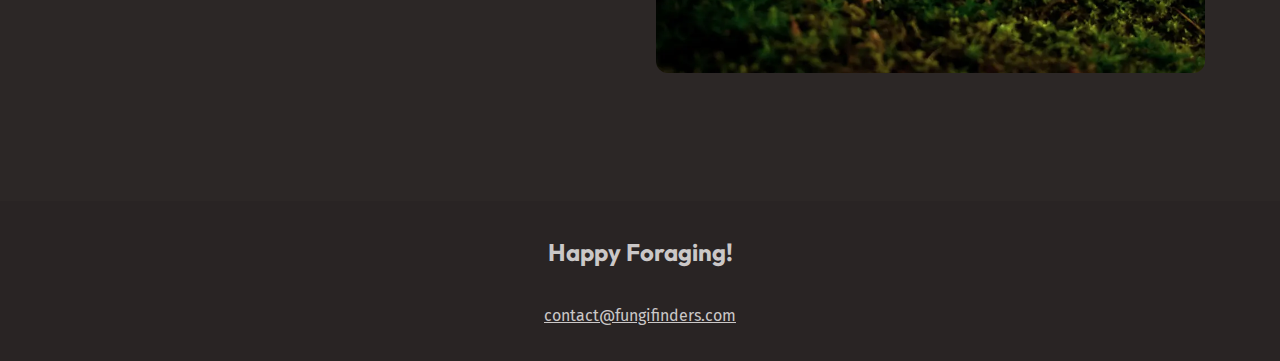
==== commit 50987b8d: "functional hamburger menu" ====
--- a/index.html
+++ b/index.html
@@ -12,6 +12,7 @@
       href="https://fonts.googleapis.com/css2?family=Fira+Sans:wght@400;700&family=Outfit:wght@100..900&display=swap"
       rel="stylesheet"
     />
+    <script src="main.js" defer></script>
   </head>
   <body>
     <header class="site-header">
--- a/styles.css
+++ b/styles.css
@@ -256,11 +256,66 @@
     justify-content: space-between;
   }
 
+  [aria-controls="primary-nav"] {
+    z-index: 100;
+    cursor: pointer;
+    background: transparent;
+    border: 0;
+
+    img {
+      border-radius: 0;
+    }
+  }
+
+  [aria-controls="primary-nav"] {
+    display: none;
+  }
+
   .primary-navigation {
     ul {
       display: flex;
       flex-wrap: wrap;
       gap: 0.5rem 1rem;
+    }
+
+    a {
+      text-decoration: none;
+    }
+
+    @media (width < 760px) {
+      display: none;
+
+      position: absolute;
+      z-index: 10;
+      top: 0;
+      right: 0;
+      font-size: var(--font-size-lg);
+      font-weight: 700;
+      font-family: var(--ff-heading);
+      background-color: var(--background-accent-main);
+      padding: 2rem;
+      border-radius: 0 0 0 var(--border-radius-3);
+
+      ul {
+        gap: 0;
+        flex-direction: column;
+      }
+
+      li + li {
+        margin-block-start: 1.5rem;
+        padding-block-start: 1.5rem;
+        border-top: 2px solid var(--background-accent-light);
+      }
+    }
+  }
+
+  @media (width < 760px) {
+    [aria-controls="primary-nav"] {
+      display: block;
+    }
+
+    [aria-expanded="true"] + .primary-navigation {
+      display: block;
     }
   }
 
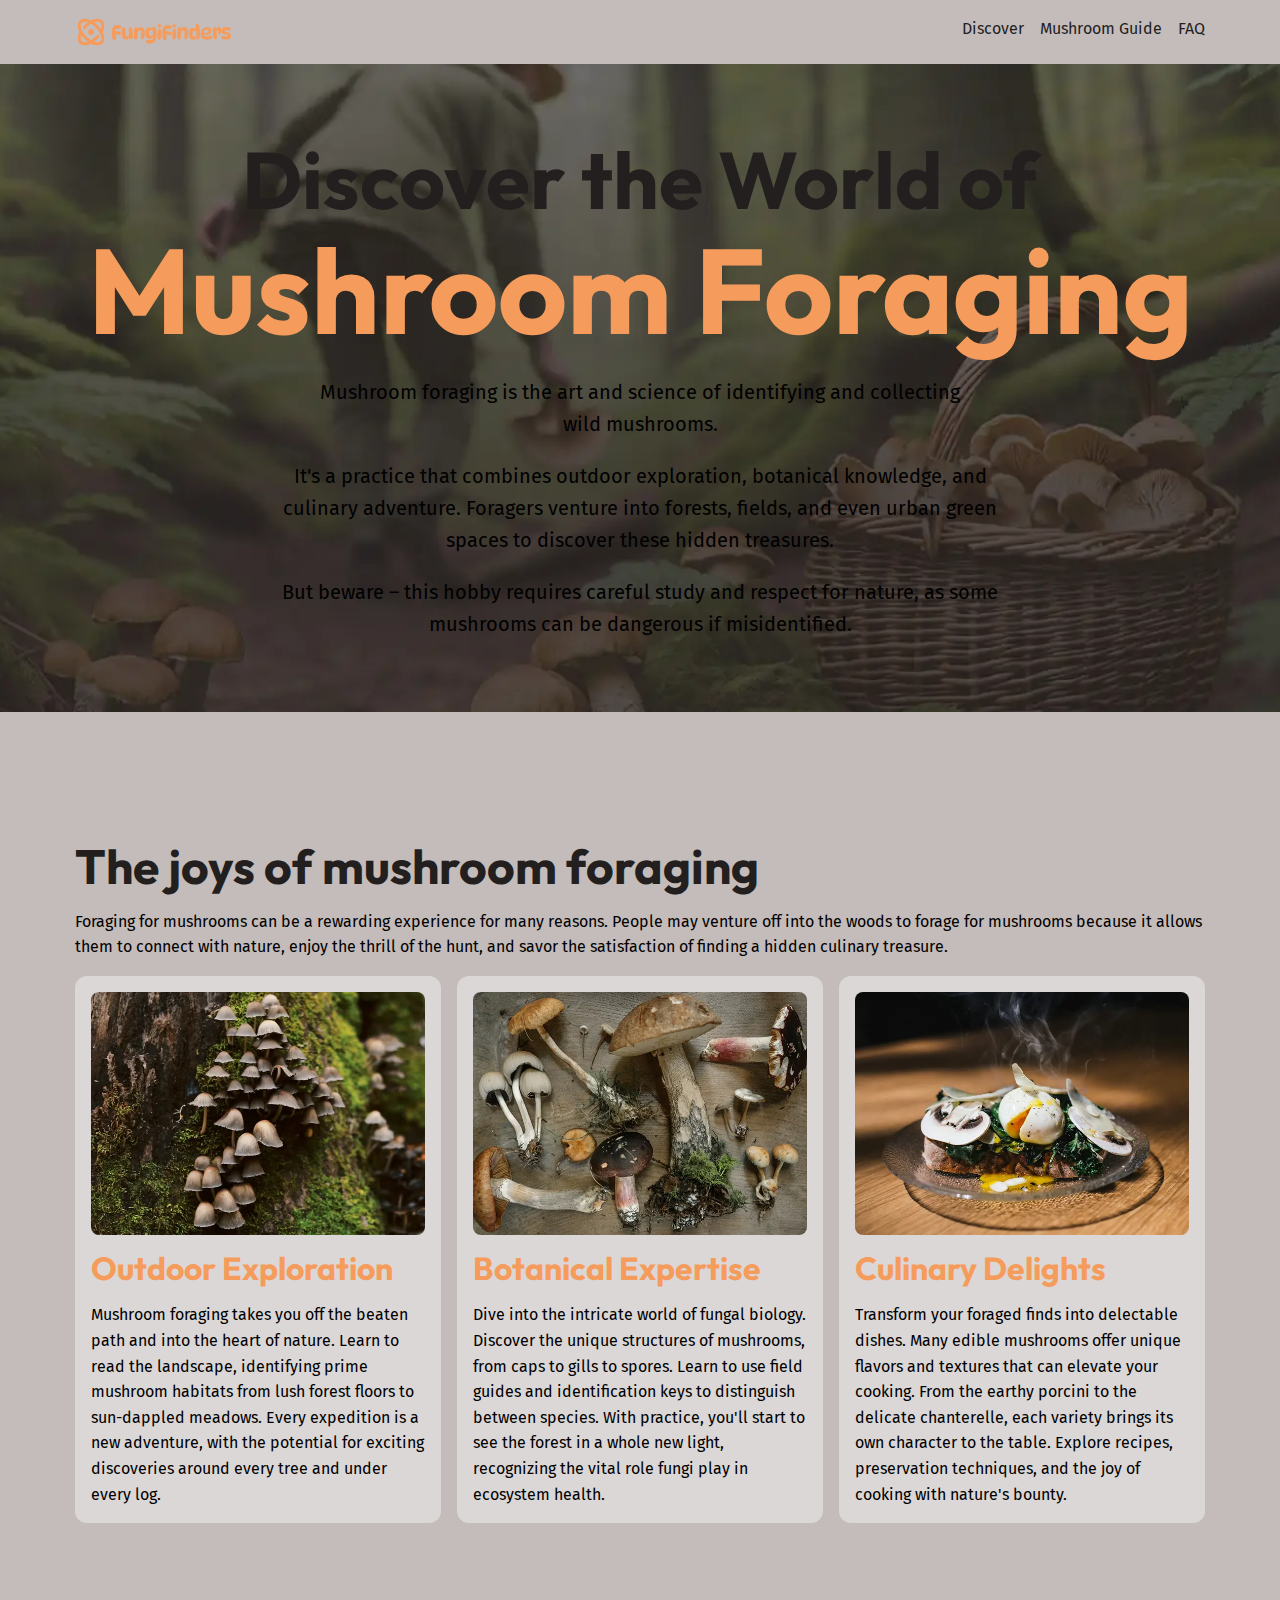
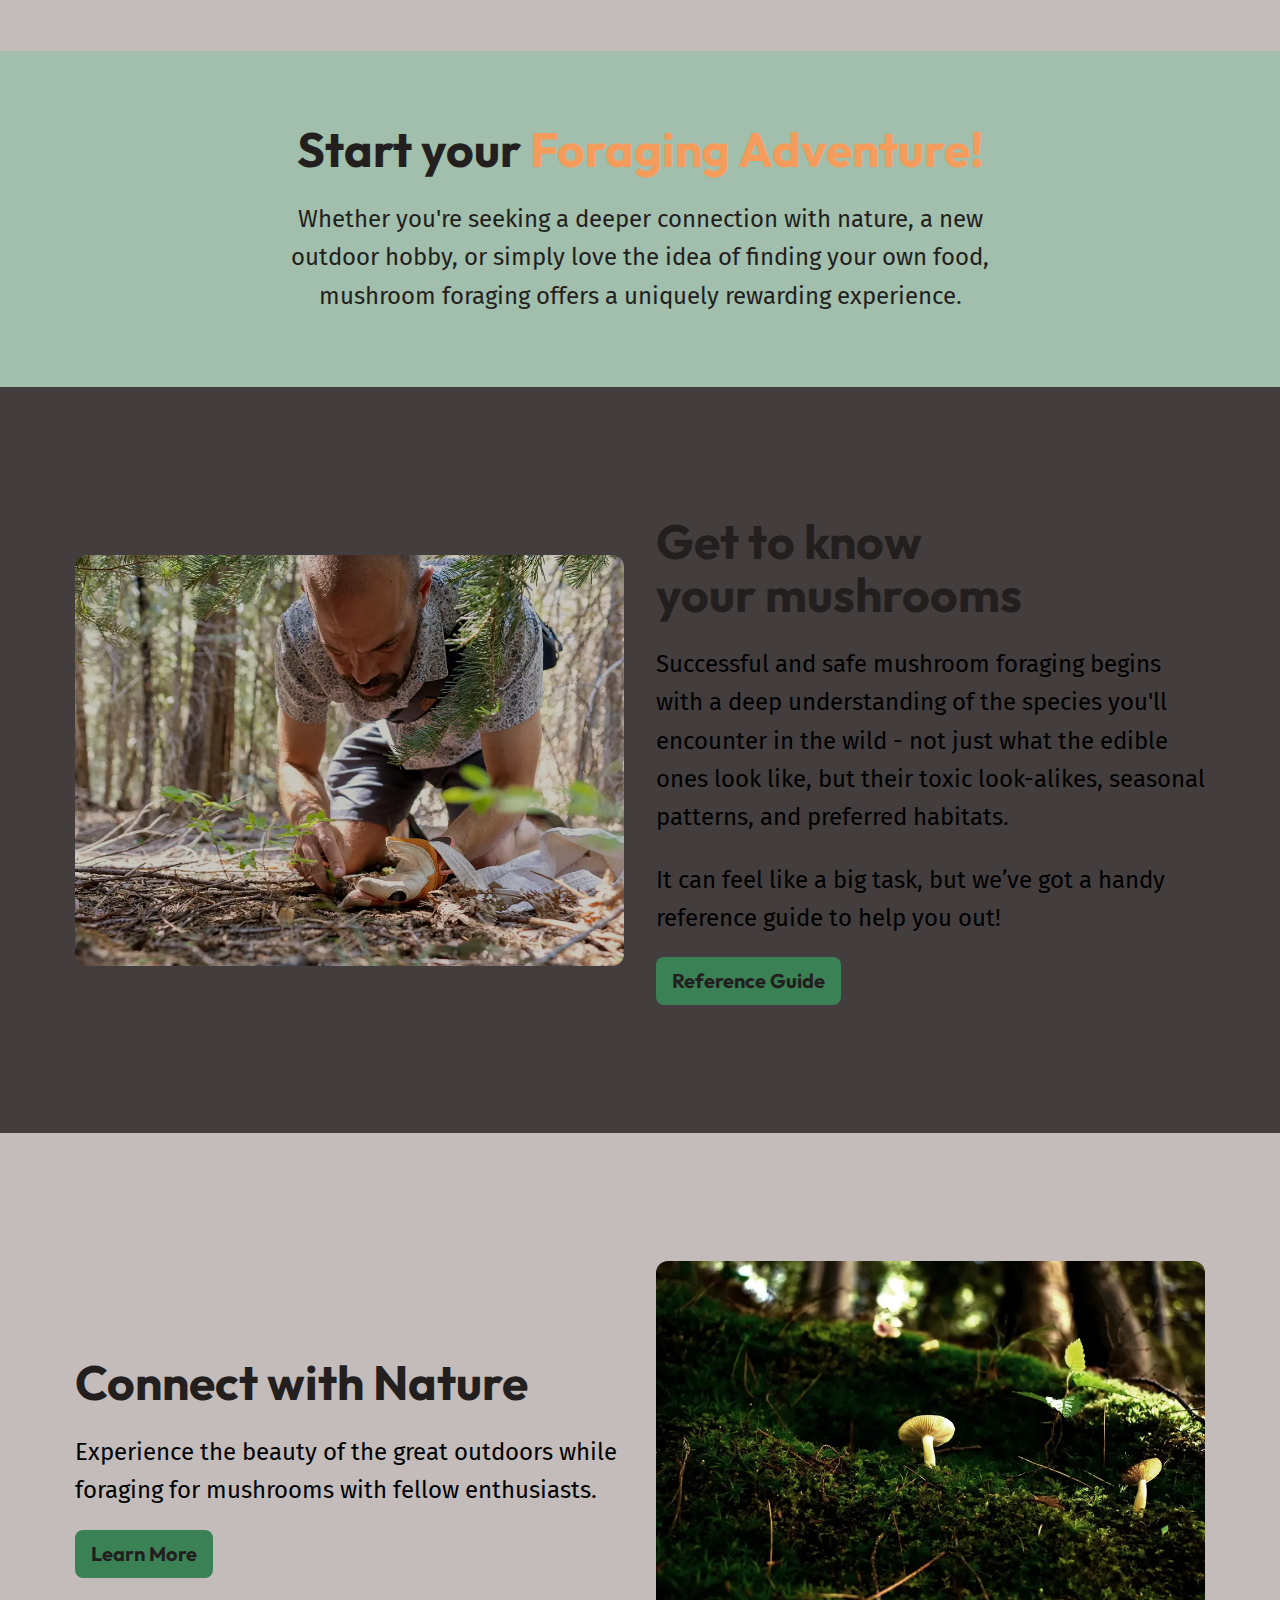
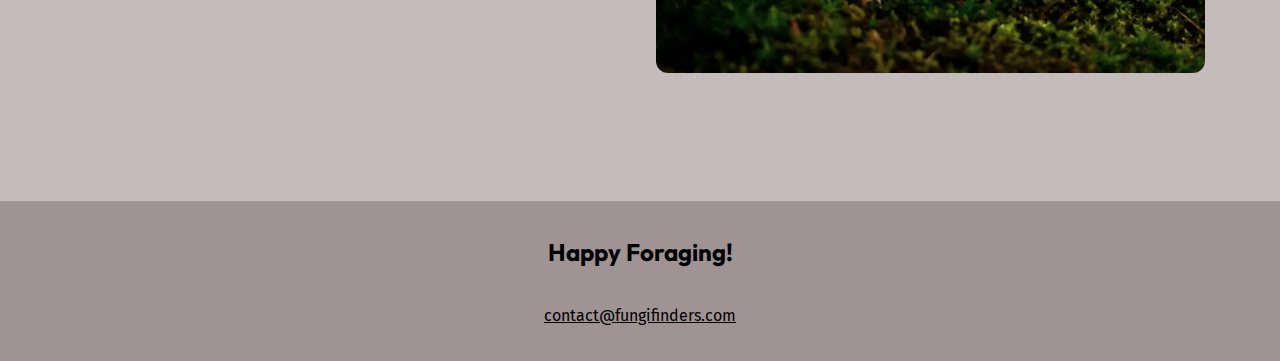
==== commit 9f27a7b5: "Finished the site" ====
--- a/index.html
+++ b/index.html
@@ -15,6 +15,7 @@
     <script src="main.js" defer></script>
   </head>
   <body>
+    <a class="skip-to-main" href="#main">Skip to main content</a>
     <header class="site-header">
       <div class="wrapper" data-width="wide">
         <div class="site-header__inner">
@@ -29,17 +30,17 @@
                 <a href="/">Discover</a>
               </li>
               <li>
-                <a href="#">Mushroom Guide</a>
+                <a href="/mushroom-guide.html">Mushroom Guide</a>
               </li>
               <li>
-                <a href="#">FAQ</a>
+                <a href="/mushroom-guide.html#faq">FAQ</a>
               </li>
             </ul>
           </nav>
         </div>
       </div>
     </header>
-    <main>
+    <main id="main">
       <section class="hero section flow" data-padding="compact">
         <div class="wrapper">
           <h1 class="hero__title">
--- a/styles.css
+++ b/styles.css
@@ -1,3 +1,7 @@
+@view-transition {
+  navigation: auto;
+}
+
 @layer reset {
   *,
   *::before,
@@ -78,9 +82,16 @@
     --clr-gray-100: hsl(0, 2%, 79%);
     --clr-brand-400: hsl(25, 88%, 75%);
     --clr-brand-500: hsl(25, 88%, 66%);
+    --clr-green-300: hsl(143, 19%, 69%);
     --clr-green-400: hsl(143, 19%, 49%);
     --clr-green-500: hsl(143, 38%, 37%);
     --clr-green-600: hsl(145, 29%, 19%);
+
+    --clr-brown-100: hsl(10, 5%, 90%);
+    --clr-brown-200: hsl(9, 7%, 85%);
+    --clr-brown-300: hsl(9, 8%, 75%);
+    --clr-brown-400: hsl(0, 6%, 60%);
+
     --clr-brown-500: hsl(10, 5%, 25%);
     --clr-brown-600: hsl(9, 7%, 21%);
     --clr-brown-700: hsl(9, 8%, 16%);
@@ -144,11 +155,30 @@
     --border-radius-1: 0.25rem;
     --border-radius-2: 0.5rem;
     --border-radius-3: 0.75rem;
+
+    @media (prefers-color-scheme: light) {
+      --text-main: var(--clr-brpwn-700);
+      --text-high-contrast: var(--clr-brown-900);
+
+      --background-accent-dark: var(--clr-green-300);
+      --background-extra-light: var(--clr-brown-100);
+      --background-light: var(--clr-brown-200);
+      --background-main: var(--clr-brown-300);
+      --background-dark: var(--clr-brown-400);
+      --background-extra-dark: var(--clr-brown-500);
+    }
   }
 
   html {
     font-family: var(--ff-body);
     line-height: 1.6;
+    scroll-padding: 3rem;
+  }
+
+  @media (prefers-reduced-motion: no-preference) {
+    html {
+      scroll-behavior: smooth;
+    }
   }
 
   body {
@@ -184,6 +214,12 @@
 }
 
 @layer layout {
+  .flex-group {
+    display: flex;
+    flex-wrap: wrap;
+    gap: 0.5rem;
+  }
+
   /* selects everything except first child */
   .flow > * + * {
     margin-top: var(--flow-spacer, 1em);
@@ -192,6 +228,16 @@
   .grid-flow {
     display: grid;
     gap: var(--grid-flow-gap, 1rem);
+  }
+
+  .grid-auto-fill {
+    --auto-fit-min-col-size: 250px;
+    display: grid;
+    gap: 1rem;
+    grid-template-columns: repeat(
+      auto-fill,
+      minmax(min(var(--auto-fit-min-col-size), 100%), 1fr)
+    );
   }
 
   .equal-columns {
@@ -245,8 +291,28 @@
 }
 
 @layer components {
+  .skip-to-main:not(:focus) {
+    clip: rect(0 0 0 0);
+    clip-path: inset(50%);
+    height: 1px;
+    overflow: hidden;
+    position: absolute;
+    white-space: nowrap;
+    width: 1px;
+  }
+
+  .skip-to-main {
+    position: absolute;
+    background: var(--background-accent-main);
+    padding: 1rem;
+    border-radius: var(--border-radius-2);
+  }
+
   .site-header {
     padding-block: 1rem;
+
+    overflow-x: clip;
+    position: relative;
   }
 
   .site-header__inner {
@@ -284,6 +350,10 @@
 
     @media (width < 760px) {
       display: none;
+      opacity: 0;
+      transition: opacity 1s, display 1s, translate 1s;
+      transition-behavior: allow-discrete;
+      translate: 100% 0;
 
       position: absolute;
       z-index: 10;
@@ -301,6 +371,20 @@
         flex-direction: column;
       }
 
+      li {
+        --delay: 1s;
+        translate: 50%;
+        transition: translate 1s var(--delay), opacity 1s var(--delay);
+      }
+
+      li:nth-child(2) {
+        --delay: 1.25s;
+      }
+
+      li:nth-child(3) {
+        --delay: 1.5s;
+      }
+
       li + li {
         margin-block-start: 1.5rem;
         padding-block-start: 1.5rem;
@@ -316,6 +400,23 @@
 
     [aria-expanded="true"] + .primary-navigation {
       display: block;
+      opacity: 1;
+      translate: 0 0;
+
+      @starting-style {
+        opacity: 0;
+        translate: 0 -100%;
+      }
+
+      li {
+        translate: 0 0;
+        opacity: 1;
+
+        @starting-style {
+          opacity: 0;
+          translate: 50% 0;
+        }
+      }
     }
   }
 
@@ -345,10 +446,15 @@
   .hero {
     text-align: center;
     font-size: var(--font-size-md);
-    color: var(--text-high-contrast);
+    color: light-dark(var(--clr-brown-100) var(--text-high-contrast));
     background-image: url(/assets/hero.webp);
     background-size: cover;
     background-position: center;
+
+    animation: fade-out both;
+    /* animation-timeline: scroll() // view(); */
+    animation-timeline: view();
+    animation-range-start: exit;
   }
 
   .hero__title {
@@ -361,8 +467,79 @@
     }
   }
 
+  .mushroom-guide {
+    --card-title-font-size: var(--font-size-lg);
+    --card-title-color: var(--text-high-contrast);
+    --card-gap: 0.75rem;
+  }
+
+  .faq-bento {
+    --card-title-color: var(--text-high-contrast);
+
+    display: grid;
+    gap: 1rem;
+    grid-template-areas:
+      "card-one"
+      "card-two"
+      "card-three"
+      "card-four";
+
+    @media (width > 600px) {
+      grid-template-columns: repeat(2, 1fr);
+      grid-template-areas:
+        "card-one card-two"
+        "card-three card-four";
+    }
+
+    @media (width > 900px) {
+      grid-template-columns: repeat(3, 1fr);
+      grid-template-areas:
+        "card-one   card-two   card-four"
+        "card-three card-three card-four";
+    }
+
+    .card > img {
+      height: 100%;
+      object-fit: cover;
+    }
+
+    @media (width > 600px) {
+      .card:nth-child(even) > img {
+        order: 3;
+      }
+    }
+
+    .card:nth-child(1) {
+      grid-area: card-one;
+    }
+
+    .card:nth-child(2) {
+      grid-area: card-two;
+    }
+
+    .card:nth-child(3) {
+      grid-area: card-three;
+
+      @media (width > 900px) {
+        display: grid;
+        gap: 1rem;
+        grid-template-columns: repeat(2, 1fr);
+
+        img {
+          grid-column: 1 / 2;
+          grid-row: 1 / 3;
+        }
+      }
+    }
+
+    .card:nth-child(4) {
+      grid-area: card-four;
+    }
+  }
+
   .card {
-    display: grid;
+    display: flex;
+    flex-direction: column;
     gap: var(--card-gap, 1rem);
     padding: 1rem;
     background-color: var(--background-light);
@@ -376,6 +553,49 @@
   .card__title {
     font-size: var(--card-title-font-size, var(--font-size-heading-sm));
     color: var(--card-title-color, var(--text-brand));
+  }
+
+  .card__note {
+    margin-block-start: auto;
+    background-color: var(--background-extra-light);
+    padding: 0.75rem;
+    border-radius: var(--border-radius-2);
+  }
+
+  .tag-list {
+    display: flex;
+    gap: 0.5rem;
+    flex-wrap: wrap;
+
+    li {
+      font-family: var(--ff-heading);
+      font-size: var(--font-size-sm);
+      color: var(--text-high-contrast);
+
+      padding: 0rem 0.25rem;
+      background-color: var(--tag-bg);
+      border-radius: var(--border-radius-1);
+    }
+
+    [data-edible="edible"] {
+      --tag-bg: var(--background-accent-main);
+    }
+
+    [data-edible="toxic"] {
+      --tag-bg: var(--clr-red-500);
+    }
+
+    [data-season="summer"] {
+      --tag-bg: var(--background-accent-main);
+    }
+
+    [data-season="spring"] {
+      --tag-bg: var(--clr-teal-500);
+    }
+
+    [data-season="fall"] {
+      --tag-bg: var(--clr-orange-500);
+    }
   }
 
   .button {
@@ -395,9 +615,27 @@
     color: var(--text-high-contrast);
     background-color: var(--background-accent-light);
   }
+
+  select {
+    padding: 0.5rem 1rem;
+    background-color: var(--background-accent-main);
+    border: 0;
+    border-radius: var(--border-radius-2);
+    color: var(--text-high-contrast);
+  }
 }
 
 @layer utilities {
+  [hidden] {
+    display: none;
+  }
+
+  .resizing * {
+    transition: none;
+    /* animation: none; */
+    animation-play-state: paused;
+  }
+
   .visually-hidden {
     clip: rect(0 0 0 0);
     clip-path: inset(50%);
@@ -455,3 +693,12 @@
     font-size: var(--font-size-lg);
   }
 }
+
+@keyframes fade-out {
+  from {
+    opacity: 1;
+  }
+  to {
+    opacity: 0;
+  }
+}
